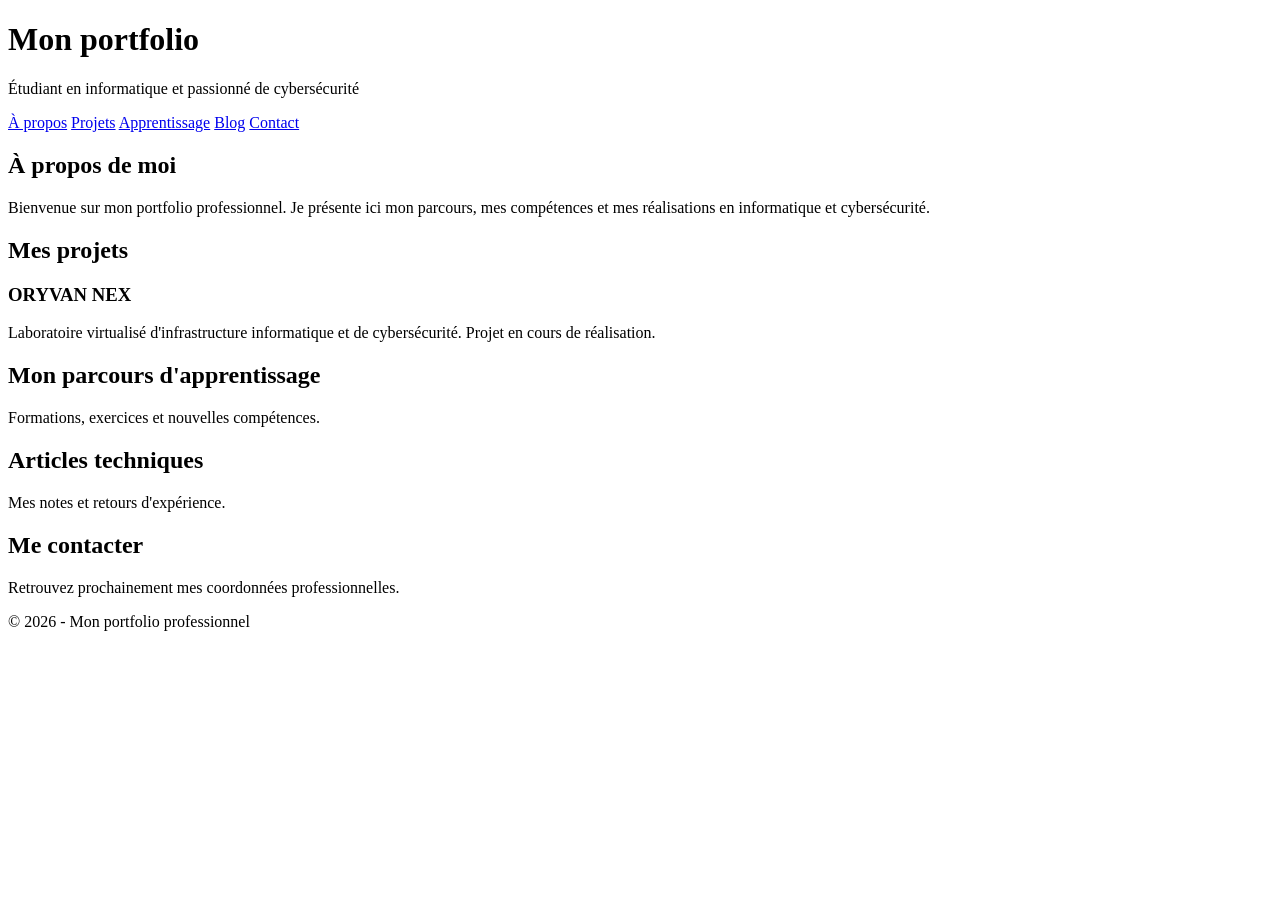
==== index.html @ afe602bd "Create initial portfolio HTML structure" ====
<!DOCTYPE html>
<html lang="fr">
<head>
  <meta charset="UTF-8">
  <meta name="viewport" content="width=device-width, initial-scale=1.0">
  <title>Mon portfolio | Cybersécurité</title>
  <link rel="stylesheet" href="style.css">
</head>
<body>

  <header>
    <h1>Mon portfolio</h1>
    <p>Étudiant en informatique et passionné de cybersécurité</p>
  </header>

  <nav>
    <a href="#about">À propos</a>
    <a href="#projects">Projets</a>
    <a href="#learning">Apprentissage</a>
    <a href="#blog">Blog</a>
    <a href="#contact">Contact</a>
  </nav>

  <main>
    <section id="about">
      <h2>À propos de moi</h2>
      <p>Bienvenue sur mon portfolio professionnel.
      Je présente ici mon parcours, mes compétences
      et mes réalisations en informatique et cybersécurité.</p>
    </section>

    <section id="projects">
      <h2>Mes projets</h2>
      <h3>ORYVAN NEX</h3>
      <p>Laboratoire virtualisé d'infrastructure informatique
      et de cybersécurité. Projet en cours de réalisation.</p>
    </section>

    <section id="learning">
      <h2>Mon parcours d'apprentissage</h2>
      <p>Formations, exercices et nouvelles compétences.</p>
    </section>

    <section id="blog">
      <h2>Articles techniques</h2>
      <p>Mes notes et retours d'expérience.</p>
    </section>

    <section id="contact">
      <h2>Me contacter</h2>
      <p>Retrouvez prochainement mes coordonnées professionnelles.</p>
    </section>
  </main>

  <footer>
    <p>© 2026 - Mon portfolio professionnel</p>
  </footer>

</body>
</html>
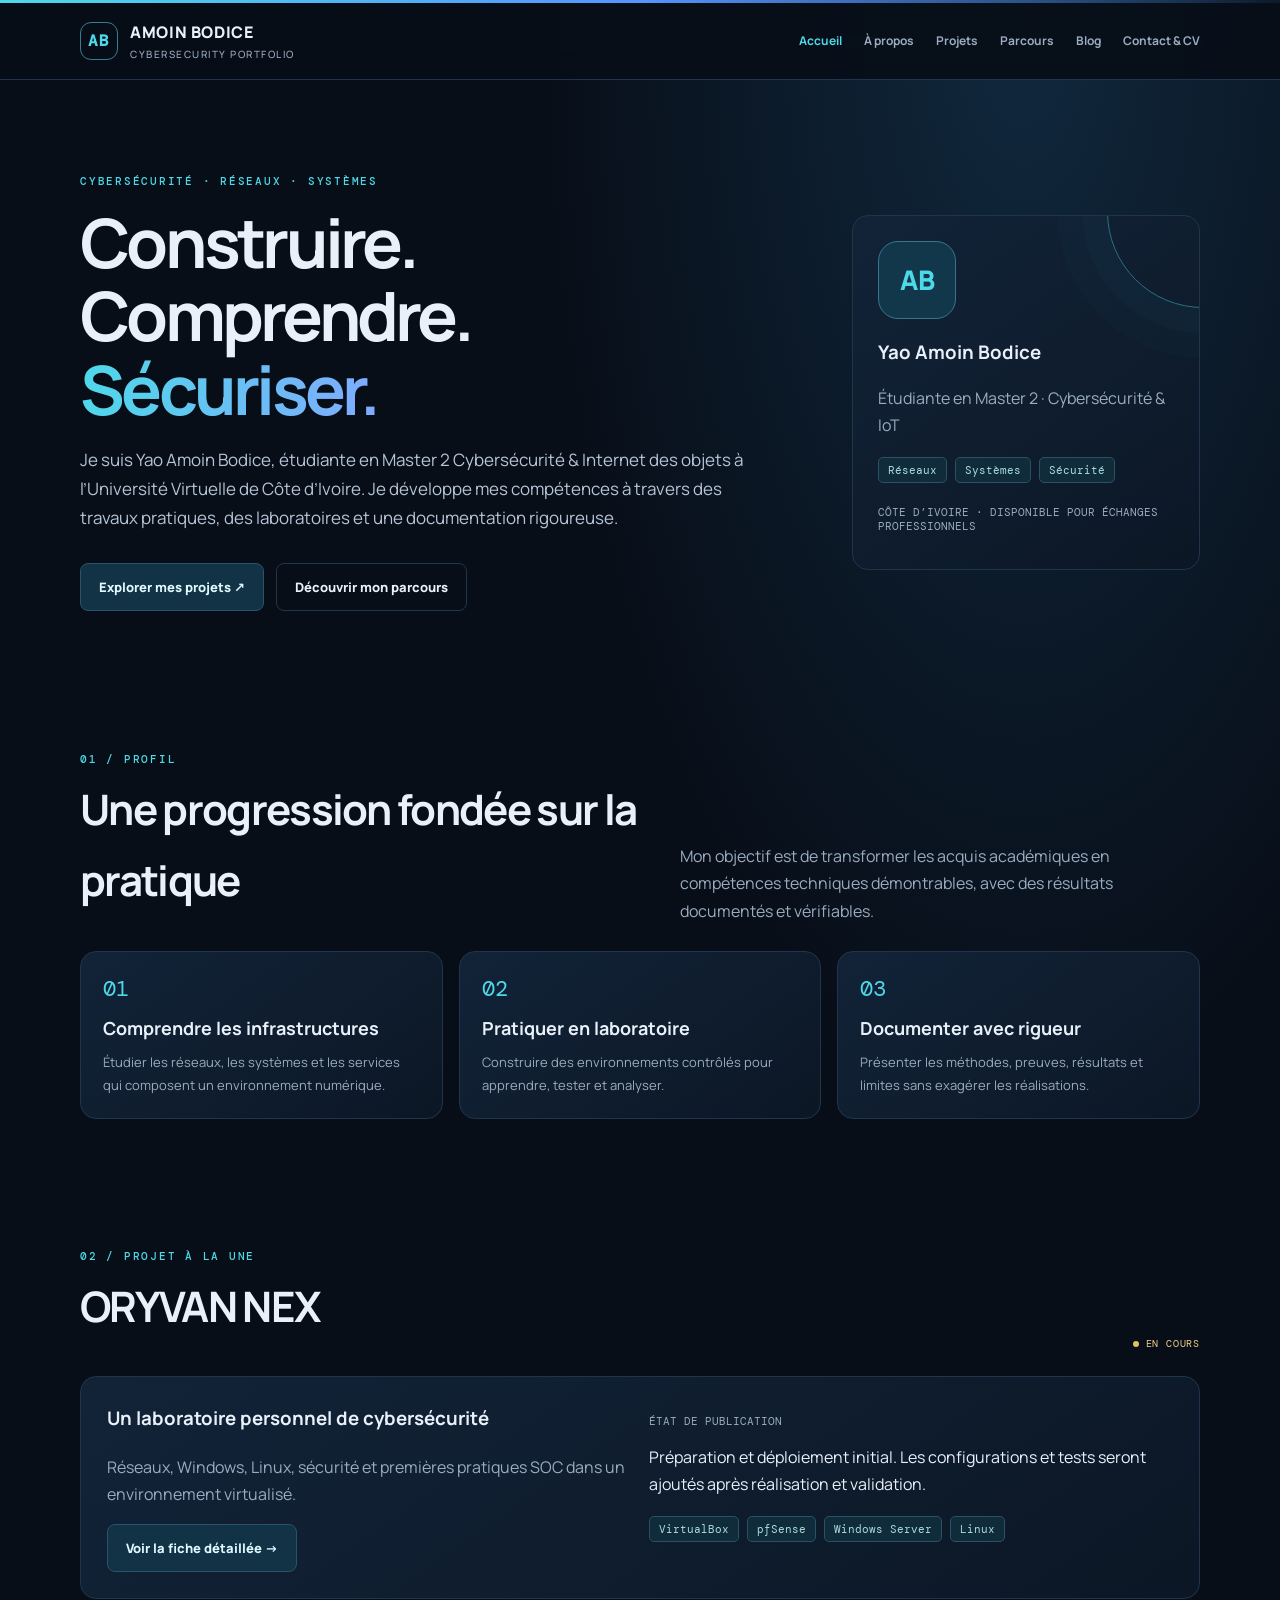
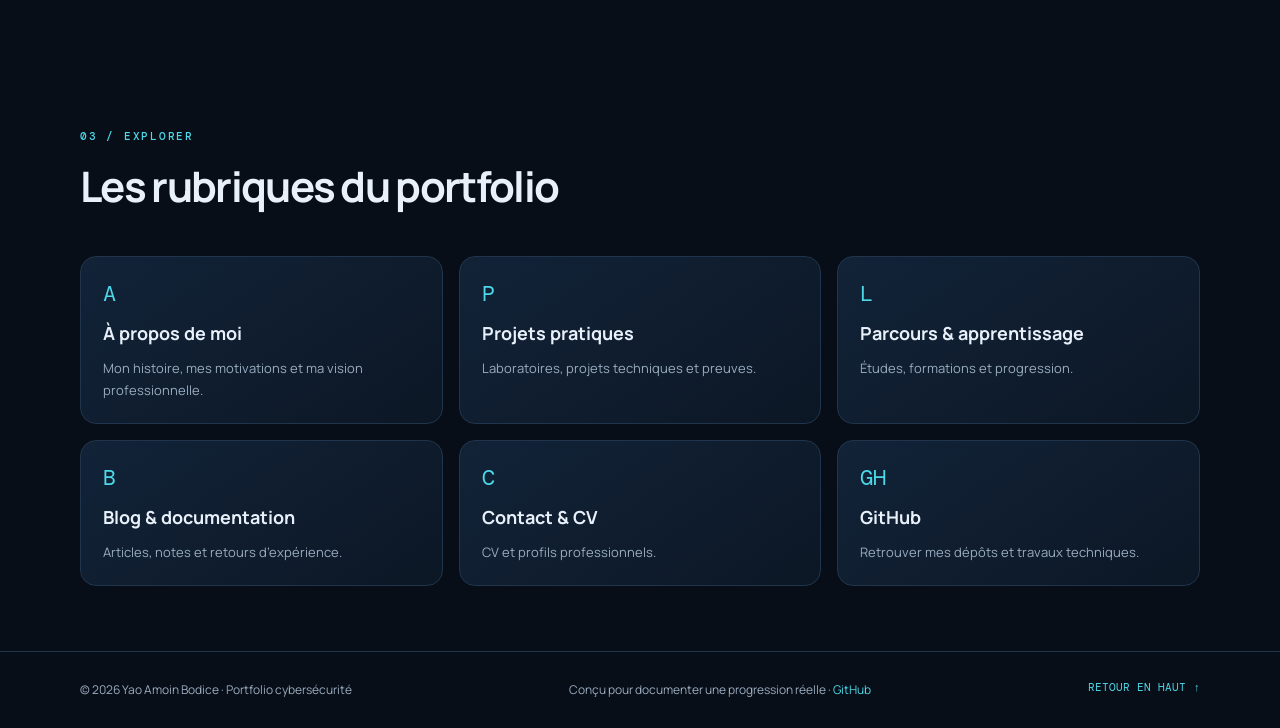
==== commit dc3d3348: "Build professional cybersecurity portfolio" ====
--- a/index.html
+++ b/index.html
@@ -1,60 +1 @@
-<!DOCTYPE html>
-<html lang="fr">
-<head>
-  <meta charset="UTF-8">
-  <meta name="viewport" content="width=device-width, initial-scale=1.0">
-  <title>Mon portfolio | Cybersécurité</title>
-  <link rel="stylesheet" href="style.css">
-</head>
-<body>
-
-  <header>
-    <h1>Mon portfolio</h1>
-    <p>Étudiant en informatique et passionné de cybersécurité</p>
-  </header>
-
-  <nav>
-    <a href="#about">À propos</a>
-    <a href="#projects">Projets</a>
-    <a href="#learning">Apprentissage</a>
-    <a href="#blog">Blog</a>
-    <a href="#contact">Contact</a>
-  </nav>
-
-  <main>
-    <section id="about">
-      <h2>À propos de moi</h2>
-      <p>Bienvenue sur mon portfolio professionnel.
-      Je présente ici mon parcours, mes compétences
-      et mes réalisations en informatique et cybersécurité.</p>
-    </section>
-
-    <section id="projects">
-      <h2>Mes projets</h2>
-      <h3>ORYVAN NEX</h3>
-      <p>Laboratoire virtualisé d'infrastructure informatique
-      et de cybersécurité. Projet en cours de réalisation.</p>
-    </section>
-
-    <section id="learning">
-      <h2>Mon parcours d'apprentissage</h2>
-      <p>Formations, exercices et nouvelles compétences.</p>
-    </section>
-
-    <section id="blog">
-      <h2>Articles techniques</h2>
-      <p>Mes notes et retours d'expérience.</p>
-    </section>
-
-    <section id="contact">
-      <h2>Me contacter</h2>
-      <p>Retrouvez prochainement mes coordonnées professionnelles.</p>
-    </section>
-  </main>
-
-  <footer>
-    <p>© 2026 - Mon portfolio professionnel</p>
-  </footer>
-
-</body>
-</html>
+<!doctype html><html lang="fr"><head><meta charset="utf-8"><meta name="viewport" content="width=device-width,initial-scale=1"><meta name="description" content="Portfolio professionnel de Yao Amoin Bodice, étudiante en Master 2 Cybersécurité & IoT. Projets, apprentissages et documentation technique."><meta name="theme-color" content="#080e18"><title>Yao Amoin Bodice | Portfolio cybersécurité</title><link rel="stylesheet" href="assets/css/style.css"></head><body id="top"><div class="topline"></div><header><div class="container nav"><a class="brand" href="index.html"><span class="brand-mark">AB</span><span>AMOIN BODICE<small>CYBERSECURITY PORTFOLIO</small></span></a><button class="menu-toggle" aria-expanded="false" aria-label="Ouvrir le menu">Menu</button><nav class="navlinks" aria-label="Navigation principale"><a href="index.html">Accueil</a><a href="about.html">À propos</a><a href="projects.html">Projets</a><a href="learning.html">Parcours</a><a href="blog.html">Blog</a><a href="contact.html">Contact & CV</a></nav></div></header><main><div class="container hero"><div><div class="eyebrow">CYBERSÉCURITÉ · RÉSEAUX · SYSTÈMES</div><h1>Construire. Comprendre.<br><span>Sécuriser.</span></h1><p class="lead">Je suis Yao Amoin Bodice, étudiante en Master 2 Cybersécurité & Internet des objets à l’Université Virtuelle de Côte d’Ivoire. Je développe mes compétences à travers des travaux pratiques, des laboratoires et une documentation rigoureuse.</p><div class="actions"><a class="btn" href="projects.html">Explorer mes projets ↗</a><a class="btn secondary" href="about.html">Découvrir mon parcours</a></div></div><aside class="profile-card"><div class="monogram">AB</div><h3>Yao Amoin Bodice</h3><p class="muted">Étudiante en Master 2 · Cybersécurité & IoT</p><div class="tagrow"><span class="tag">Réseaux</span><span class="tag">Systèmes</span><span class="tag">Sécurité</span></div><p class="meta" style="margin-top:22px">CÔTE D’IVOIRE · DISPONIBLE POUR ÉCHANGES PROFESSIONNELS</p></aside></div><section class="section"><div class="container"><div class="section-head"><div><div class="eyebrow">01 / PROFIL</div><h2>Une progression fondée sur la pratique</h2></div><p>Mon objectif est de transformer les acquis académiques en compétences techniques démontrables, avec des résultats documentés et vérifiables.</p></div><div class="grid"><article class="card"><div class="card-icon">01</div><h3>Comprendre les infrastructures</h3><p>Étudier les réseaux, les systèmes et les services qui composent un environnement numérique.</p></article><article class="card"><div class="card-icon">02</div><h3>Pratiquer en laboratoire</h3><p>Construire des environnements contrôlés pour apprendre, tester et analyser.</p></article><article class="card"><div class="card-icon">03</div><h3>Documenter avec rigueur</h3><p>Présenter les méthodes, preuves, résultats et limites sans exagérer les réalisations.</p></article></div></div></section><section class="section"><div class="container"><div class="section-head"><div><div class="eyebrow">02 / PROJET À LA UNE</div><h2>ORYVAN NEX</h2></div><span class="status">En cours</span></div><div class="panel split"><div><h3>Un laboratoire personnel de cybersécurité</h3><p class="muted">Réseaux, Windows, Linux, sécurité et premières pratiques SOC dans un environnement virtualisé.</p><a class="btn" href="oryvan-nex.html">Voir la fiche détaillée →</a></div><div><p class="meta">ÉTAT DE PUBLICATION</p><p>Préparation et déploiement initial. Les configurations et tests seront ajoutés après réalisation et validation.</p><div class="tagrow"><span class="tag">VirtualBox</span><span class="tag">pfSense</span><span class="tag">Windows Server</span><span class="tag">Linux</span></div></div></div></div></section><section class="section"><div class="container"><div class="section-head"><div><div class="eyebrow">03 / EXPLORER</div><h2>Les rubriques du portfolio</h2></div></div><div class="grid"><a class="card" href="about.html"><div class="card-icon">A</div><h3>À propos de moi</h3><p>Mon histoire, mes motivations et ma vision professionnelle.</p></a><a class="card" href="projects.html"><div class="card-icon">P</div><h3>Projets pratiques</h3><p>Laboratoires, projets techniques et preuves.</p></a><a class="card" href="learning.html"><div class="card-icon">L</div><h3>Parcours & apprentissage</h3><p>Études, formations et progression.</p></a><a class="card" href="blog.html"><div class="card-icon">B</div><h3>Blog & documentation</h3><p>Articles, notes et retours d’expérience.</p></a><a class="card" href="contact.html"><div class="card-icon">C</div><h3>Contact & CV</h3><p>CV et profils professionnels.</p></a><a class="card" href="https://github.com/amoin5y" target="_blank" rel="noopener noreferrer"><div class="card-icon">GH</div><h3>GitHub</h3><p>Retrouver mes dépôts et travaux techniques.</p></a></div></div></section></main><footer class="footer"><div class="container footer-inner"><span>© <span data-year>2026</span> Yao Amoin Bodice · Portfolio cybersécurité</span><span>Conçu pour documenter une progression réelle · <a href="https://github.com/amoin5y">GitHub</a></span><a class="backtop" href="#top">RETOUR EN HAUT ↑</a></div></footer><script src="assets/js/main.js"></script></body></html>
--- a/assets/css/style.css
+++ b/assets/css/style.css
@@ -0,0 +1,5 @@
+@import url('https://fonts.googleapis.com/css2?family=DM+Mono:wght@400;500&family=Manrope:wght@400;500;600;700;800&display=swap');
+:root{--bg:#080e18;--surface:#0e1928;--surface2:#122238;--line:#20354c;--text:#e8f0fa;--muted:#9aacc0;--cyan:#4dd9e8;--blue:#5595ff;--green:#72dfb2;--max:1120px}
+*{box-sizing:border-box}html{scroll-behavior:smooth}body{margin:0;background:radial-gradient(ellipse at 80% 0%,#10283d 0,transparent 34%),var(--bg);color:var(--text);font-family:Manrope,system-ui,sans-serif;line-height:1.7}a{color:inherit;text-decoration:none}a:hover{color:var(--cyan)}.container{width:min(var(--max),calc(100% - 40px));margin:auto}.topline{height:3px;background:linear-gradient(90deg,var(--cyan),var(--blue),transparent)}header{position:sticky;top:0;z-index:20;background:#080e18eF;border-bottom:1px solid var(--line);backdrop-filter:blur(16px)}.nav{min-height:76px;display:flex;align-items:center;justify-content:space-between;gap:24px}.brand{display:flex;align-items:center;gap:12px;font-weight:800;letter-spacing:.04em}.brand-mark{width:38px;height:38px;display:grid;place-items:center;border:1px solid #397c91;border-radius:11px;color:var(--cyan);font-family:'DM Mono',monospace}.brand small{display:block;color:var(--muted);font-size:10px;font-weight:500;letter-spacing:.15em}.navlinks{display:flex;gap:22px;align-items:center}.navlinks a{font-size:12px;color:var(--muted);font-weight:700}.navlinks a:hover,.navlinks a.active{color:var(--cyan)}.menu-toggle{display:none;background:transparent;border:1px solid var(--line);color:var(--text);padding:8px 12px;border-radius:8px}.hero{padding:94px 0 76px;display:grid;grid-template-columns:1.35fr .65fr;gap:50px;align-items:center}.eyebrow,.kicker{font:500 11px 'DM Mono',monospace;letter-spacing:.16em;text-transform:uppercase;color:var(--cyan)}h1{font-size:clamp(40px,6vw,68px);line-height:1.08;letter-spacing:-.055em;margin:18px 0 20px}h1 span,.gradient{background:linear-gradient(100deg,var(--cyan),#80aaff);-webkit-background-clip:text;background-clip:text;color:transparent}.lead{font-size:17px;color:#b5c4d6;max-width:690px}.actions{display:flex;flex-wrap:wrap;gap:12px;margin-top:30px}.btn{display:inline-flex;align-items:center;justify-content:center;padding:12px 18px;border-radius:8px;font-size:13px;font-weight:800;border:1px solid #2a526b;background:#123246;color:#dffaff;transition:.2s}.btn:hover{transform:translateY(-2px);background:#19445b;color:white}.btn.secondary{background:transparent;border-color:var(--line);color:var(--text)}.profile-card,.panel,.card{background:linear-gradient(145deg,#122338,#0c1725);border:1px solid var(--line);border-radius:16px}.profile-card{padding:25px;position:relative;overflow:hidden}.profile-card:after{content:'';position:absolute;width:190px;height:190px;border:1px solid #2c7184;border-radius:50%;right:-100px;top:-100px;box-shadow:0 0 0 25px #17384b30,0 0 0 50px #17384b20}.monogram{width:78px;height:78px;border-radius:20px;display:grid;place-items:center;background:#13374a;border:1px solid #34778a;color:var(--cyan);font-size:27px;font-weight:800}.profile-card h3{margin:18px 0 2px}.muted{color:var(--muted)}.tagrow{display:flex;flex-wrap:wrap;gap:8px;margin-top:18px}.tag{font:11px 'DM Mono',monospace;color:#a9dce4;border:1px solid #285366;background:#102b3a;padding:5px 9px;border-radius:5px}.section{padding:65px 0}.section-head{display:flex;justify-content:space-between;align-items:end;gap:20px;margin-bottom:26px}.section-head h2,.pagehead h1{font-size:clamp(29px,4vw,42px);letter-spacing:-.04em;margin:8px 0}.section-head p{color:var(--muted);max-width:520px;margin:0}.grid{display:grid;grid-template-columns:repeat(3,1fr);gap:16px}.card{padding:22px;transition:.2s}.card:hover{border-color:#397d91;transform:translateY(-3px)}.card h3{margin:10px 0 8px;font-size:18px}.card p{font-size:13px;color:var(--muted);margin:0}.card-icon{font:22px 'DM Mono',monospace;color:var(--cyan)}.status{display:inline-flex;align-items:center;gap:7px;font:10px 'DM Mono',monospace;color:#f1d18b;text-transform:uppercase;letter-spacing:.08em}.status:before{content:'';width:6px;height:6px;background:#e8bd61;border-radius:50%}.status.done{color:var(--green)}.status.done:before{background:var(--green)}.split{display:grid;grid-template-columns:1fr 1fr;gap:18px}.panel{padding:26px}.panel h3{margin-top:0}.list{padding:0;list-style:none;margin:15px 0}.list li{padding:10px 0;border-bottom:1px solid #203247;color:#b5c4d6;font-size:13px}.list li:last-child{border:0}.pagehead{padding:68px 0 36px;border-bottom:1px solid var(--line)}.pagehead h1{font-size:clamp(36px,5vw,54px)}.pagehead p{color:var(--muted);max-width:720px}.content{padding:42px 0 80px}.content h2{font-size:23px;margin:35px 0 10px}.content h3{font-size:17px}.content p,.content li{color:#b6c5d6}.notice{padding:16px 18px;border-left:3px solid var(--cyan);background:#102233;border-radius:0 9px 9px 0;color:#c7d8e8;font-size:13px;margin:20px 0}.placeholder{color:#f0ce83;font:11px 'DM Mono',monospace}.timeline{border-left:1px solid #31516b;margin:20px 0 20px 7px;padding-left:24px}.timeline-item{position:relative;padding:0 0 25px}.timeline-item:before{content:'';position:absolute;left:-29px;top:9px;width:9px;height:9px;background:var(--cyan);border-radius:50%;box-shadow:0 0 0 4px #153344}.timeline-item h3{margin:0}.timeline-item small{font:11px 'DM Mono',monospace;color:var(--cyan)}.meta{font:11px 'DM Mono',monospace;color:var(--muted)}.article-card{display:block}.article-card .meta{margin:12px 0}.footer{border-top:1px solid var(--line);padding:28px 0;color:var(--muted);font-size:12px}.footer-inner{display:flex;justify-content:space-between;gap:20px;flex-wrap:wrap}.footer a{color:var(--cyan)}.backtop{font:11px 'DM Mono',monospace;color:var(--cyan)}.mobile-only{display:none}code{font-family:'DM Mono',monospace;color:#a6eaf0;background:#12283a;padding:2px 5px;border-radius:4px}
+@media(max-width:850px){.navlinks{gap:12px}.navlinks a{font-size:11px}.hero{grid-template-columns:1fr;padding:68px 0 50px}.profile-card{max-width:480px}.grid{grid-template-columns:repeat(2,1fr)}}@media(max-width:640px){.container{width:min(100% - 30px,var(--max))}.nav{min-height:66px}.menu-toggle{display:block}.navlinks{display:none;position:absolute;top:66px;left:0;right:0;background:#0a1421;border-bottom:1px solid var(--line);padding:18px 22px;flex-direction:column;align-items:flex-start}.navlinks.open{display:flex}.navlinks a{font-size:13px}.hero{padding:52px 0 38px}.lead{font-size:15px}.grid,.split{grid-template-columns:1fr}.section{padding:45px 0}.section-head{display:block}.pagehead{padding:48px 0 28px}.content{padding:28px 0 60px}.footer-inner{display:block}.footer-inner span{display:block;margin:5px 0}}
+@media(prefers-reduced-motion:reduce){html{scroll-behavior:auto}*,*:before,*:after{transition:none!important;animation:none!important}}
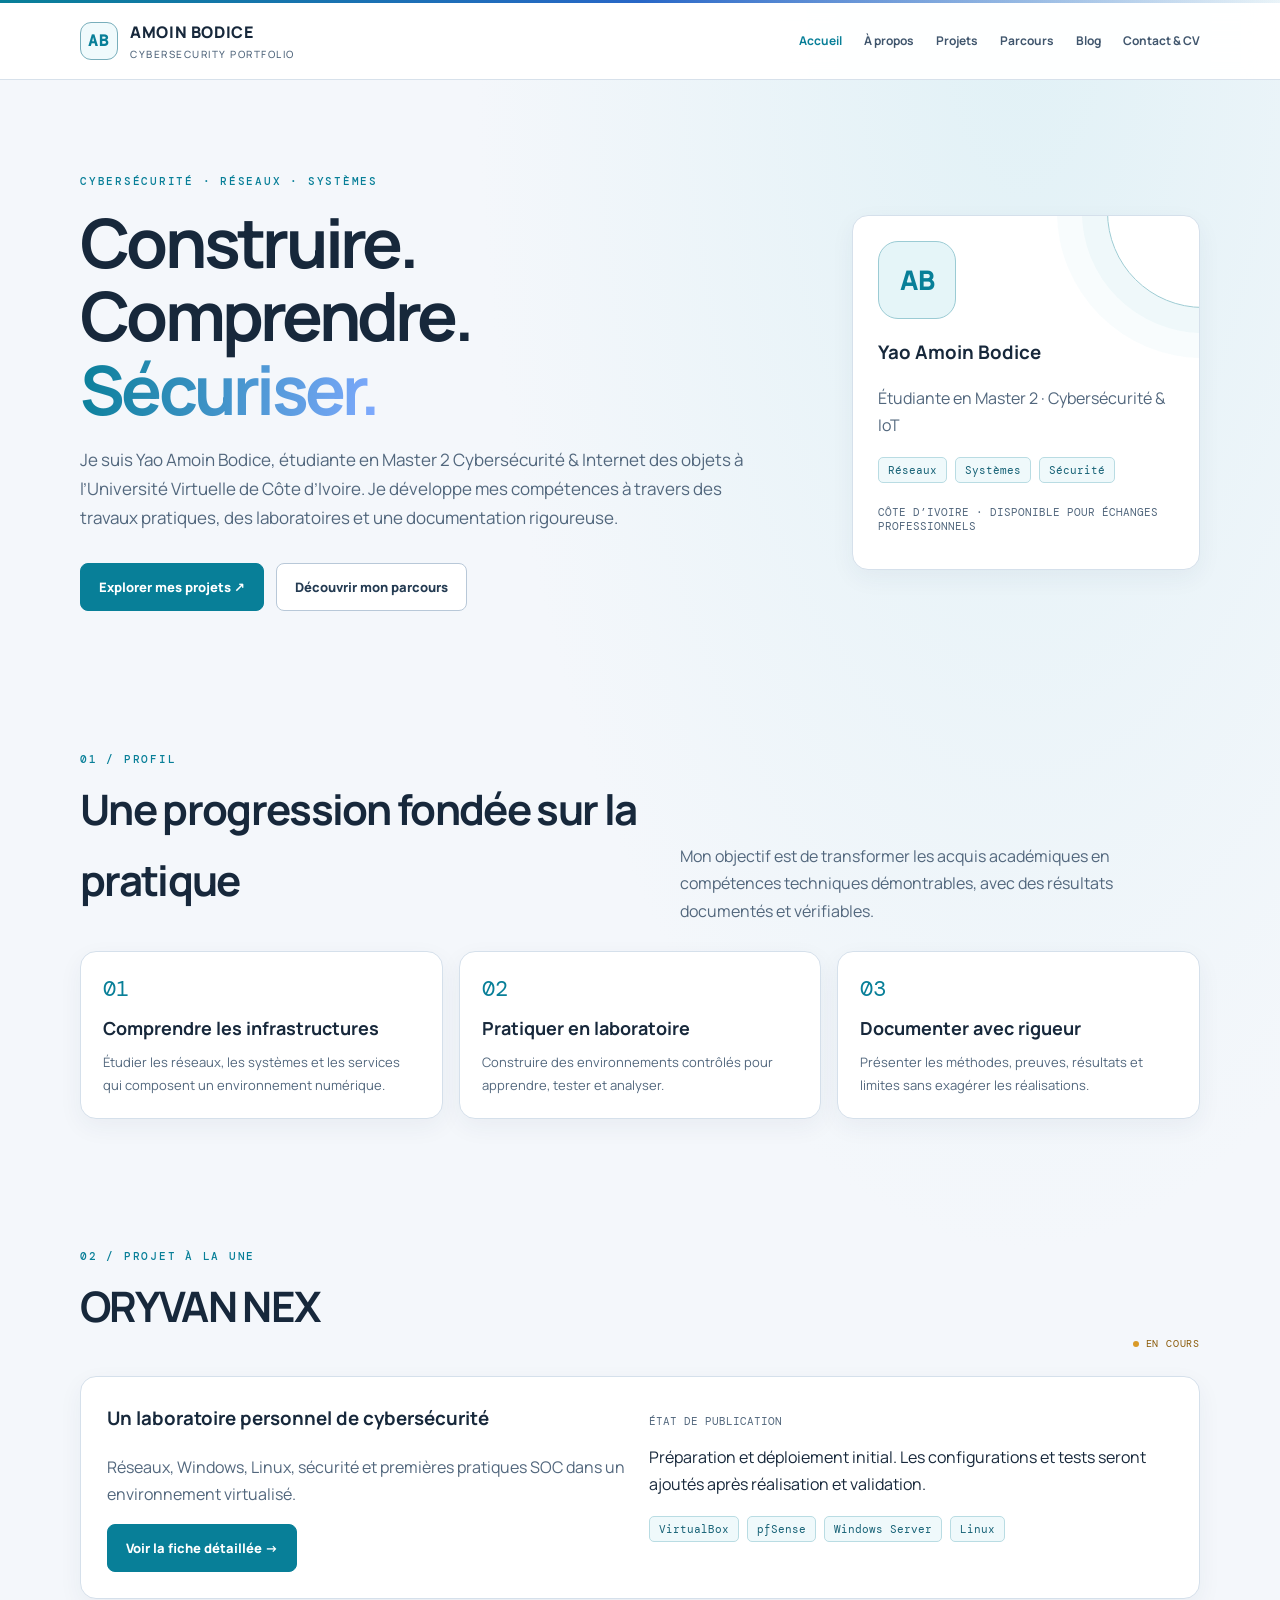
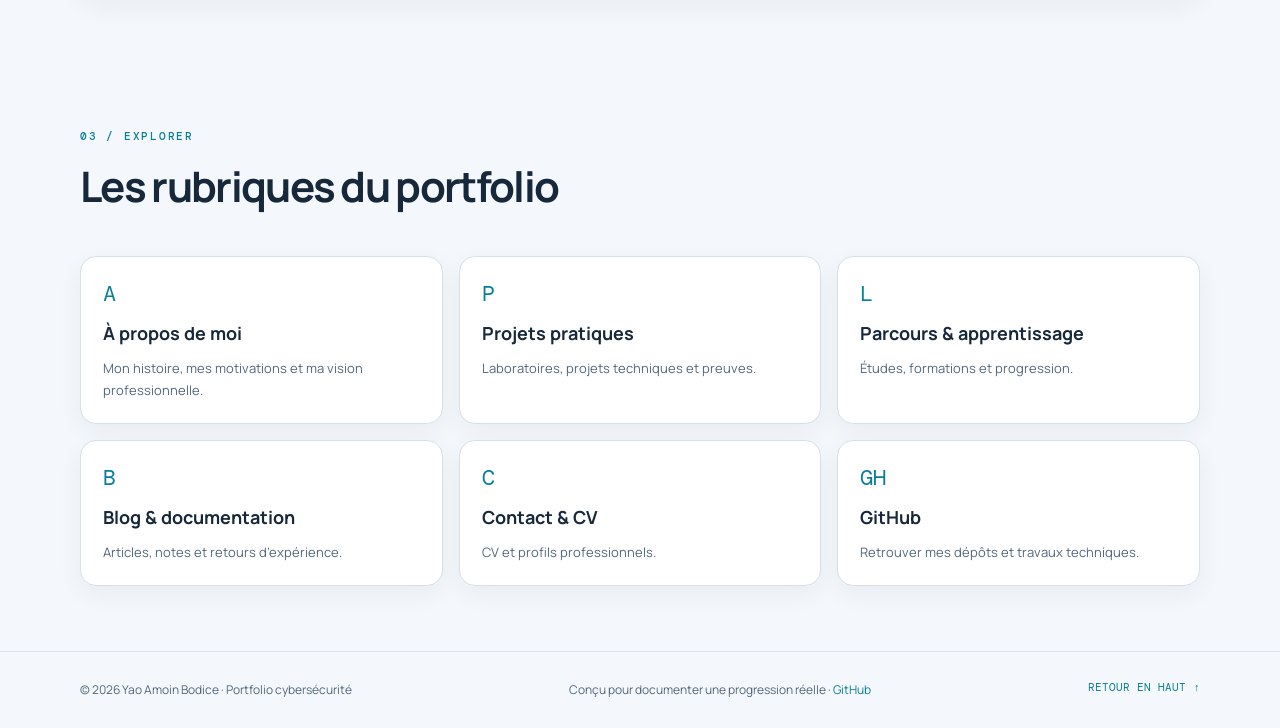
==== commit a8d30b88: "fix: refresh light theme stylesheet cache" ====
--- a/index.html
+++ b/index.html
@@ -1 +1 @@
-<!doctype html><html lang="fr"><head><meta charset="utf-8"><meta name="viewport" content="width=device-width,initial-scale=1"><meta name="description" content="Portfolio professionnel de Yao Amoin Bodice, étudiante en Master 2 Cybersécurité & IoT. Projets, apprentissages et documentation technique."><meta name="theme-color" content="#080e18"><title>Yao Amoin Bodice | Portfolio cybersécurité</title><link rel="stylesheet" href="assets/css/style.css"></head><body id="top"><div class="topline"></div><header><div class="container nav"><a class="brand" href="index.html"><span class="brand-mark">AB</span><span>AMOIN BODICE<small>CYBERSECURITY PORTFOLIO</small></span></a><button class="menu-toggle" aria-expanded="false" aria-label="Ouvrir le menu">Menu</button><nav class="navlinks" aria-label="Navigation principale"><a href="index.html">Accueil</a><a href="about.html">À propos</a><a href="projects.html">Projets</a><a href="learning.html">Parcours</a><a href="blog.html">Blog</a><a href="contact.html">Contact & CV</a></nav></div></header><main><div class="container hero"><div><div class="eyebrow">CYBERSÉCURITÉ · RÉSEAUX · SYSTÈMES</div><h1>Construire. Comprendre.<br><span>Sécuriser.</span></h1><p class="lead">Je suis Yao Amoin Bodice, étudiante en Master 2 Cybersécurité & Internet des objets à l’Université Virtuelle de Côte d’Ivoire. Je développe mes compétences à travers des travaux pratiques, des laboratoires et une documentation rigoureuse.</p><div class="actions"><a class="btn" href="projects.html">Explorer mes projets ↗</a><a class="btn secondary" href="about.html">Découvrir mon parcours</a></div></div><aside class="profile-card"><div class="monogram">AB</div><h3>Yao Amoin Bodice</h3><p class="muted">Étudiante en Master 2 · Cybersécurité & IoT</p><div class="tagrow"><span class="tag">Réseaux</span><span class="tag">Systèmes</span><span class="tag">Sécurité</span></div><p class="meta" style="margin-top:22px">CÔTE D’IVOIRE · DISPONIBLE POUR ÉCHANGES PROFESSIONNELS</p></aside></div><section class="section"><div class="container"><div class="section-head"><div><div class="eyebrow">01 / PROFIL</div><h2>Une progression fondée sur la pratique</h2></div><p>Mon objectif est de transformer les acquis académiques en compétences techniques démontrables, avec des résultats documentés et vérifiables.</p></div><div class="grid"><article class="card"><div class="card-icon">01</div><h3>Comprendre les infrastructures</h3><p>Étudier les réseaux, les systèmes et les services qui composent un environnement numérique.</p></article><article class="card"><div class="card-icon">02</div><h3>Pratiquer en laboratoire</h3><p>Construire des environnements contrôlés pour apprendre, tester et analyser.</p></article><article class="card"><div class="card-icon">03</div><h3>Documenter avec rigueur</h3><p>Présenter les méthodes, preuves, résultats et limites sans exagérer les réalisations.</p></article></div></div></section><section class="section"><div class="container"><div class="section-head"><div><div class="eyebrow">02 / PROJET À LA UNE</div><h2>ORYVAN NEX</h2></div><span class="status">En cours</span></div><div class="panel split"><div><h3>Un laboratoire personnel de cybersécurité</h3><p class="muted">Réseaux, Windows, Linux, sécurité et premières pratiques SOC dans un environnement virtualisé.</p><a class="btn" href="oryvan-nex.html">Voir la fiche détaillée →</a></div><div><p class="meta">ÉTAT DE PUBLICATION</p><p>Préparation et déploiement initial. Les configurations et tests seront ajoutés après réalisation et validation.</p><div class="tagrow"><span class="tag">VirtualBox</span><span class="tag">pfSense</span><span class="tag">Windows Server</span><span class="tag">Linux</span></div></div></div></div></section><section class="section"><div class="container"><div class="section-head"><div><div class="eyebrow">03 / EXPLORER</div><h2>Les rubriques du portfolio</h2></div></div><div class="grid"><a class="card" href="about.html"><div class="card-icon">A</div><h3>À propos de moi</h3><p>Mon histoire, mes motivations et ma vision professionnelle.</p></a><a class="card" href="projects.html"><div class="card-icon">P</div><h3>Projets pratiques</h3><p>Laboratoires, projets techniques et preuves.</p></a><a class="card" href="learning.html"><div class="card-icon">L</div><h3>Parcours & apprentissage</h3><p>Études, formations et progression.</p></a><a class="card" href="blog.html"><div class="card-icon">B</div><h3>Blog & documentation</h3><p>Articles, notes et retours d’expérience.</p></a><a class="card" href="contact.html"><div class="card-icon">C</div><h3>Contact & CV</h3><p>CV et profils professionnels.</p></a><a class="card" href="https://github.com/amoin5y" target="_blank" rel="noopener noreferrer"><div class="card-icon">GH</div><h3>GitHub</h3><p>Retrouver mes dépôts et travaux techniques.</p></a></div></div></section></main><footer class="footer"><div class="container footer-inner"><span>© <span data-year>2026</span> Yao Amoin Bodice · Portfolio cybersécurité</span><span>Conçu pour documenter une progression réelle · <a href="https://github.com/amoin5y">GitHub</a></span><a class="backtop" href="#top">RETOUR EN HAUT ↑</a></div></footer><script src="assets/js/main.js"></script></body></html>+<!doctype html><html lang="fr"><head><meta charset="utf-8"><meta name="viewport" content="width=device-width,initial-scale=1"><meta name="description" content="Portfolio professionnel de Yao Amoin Bodice, étudiante en Master 2 Cybersécurité & IoT. Projets, apprentissages et documentation technique."><meta name="theme-color" content="#080e18"><title>Yao Amoin Bodice | Portfolio cybersécurité</title><link rel="stylesheet" href="assets/css/style.css?v=light20261104"></head><body id="top"><div class="topline"></div><header><div class="container nav"><a class="brand" href="index.html"><span class="brand-mark">AB</span><span>AMOIN BODICE<small>CYBERSECURITY PORTFOLIO</small></span></a><button class="menu-toggle" aria-expanded="false" aria-label="Ouvrir le menu">Menu</button><nav class="navlinks" aria-label="Navigation principale"><a href="index.html">Accueil</a><a href="about.html">À propos</a><a href="projects.html">Projets</a><a href="learning.html">Parcours</a><a href="blog.html">Blog</a><a href="contact.html">Contact & CV</a></nav></div></header><main><div class="container hero"><div><div class="eyebrow">CYBERSÉCURITÉ · RÉSEAUX · SYSTÈMES</div><h1>Construire. Comprendre.<br><span>Sécuriser.</span></h1><p class="lead">Je suis Yao Amoin Bodice, étudiante en Master 2 Cybersécurité & Internet des objets à l’Université Virtuelle de Côte d’Ivoire. Je développe mes compétences à travers des travaux pratiques, des laboratoires et une documentation rigoureuse.</p><div class="actions"><a class="btn" href="projects.html">Explorer mes projets ↗</a><a class="btn secondary" href="about.html">Découvrir mon parcours</a></div></div><aside class="profile-card"><div class="monogram">AB</div><h3>Yao Amoin Bodice</h3><p class="muted">Étudiante en Master 2 · Cybersécurité & IoT</p><div class="tagrow"><span class="tag">Réseaux</span><span class="tag">Systèmes</span><span class="tag">Sécurité</span></div><p class="meta" style="margin-top:22px">CÔTE D’IVOIRE · DISPONIBLE POUR ÉCHANGES PROFESSIONNELS</p></aside></div><section class="section"><div class="container"><div class="section-head"><div><div class="eyebrow">01 / PROFIL</div><h2>Une progression fondée sur la pratique</h2></div><p>Mon objectif est de transformer les acquis académiques en compétences techniques démontrables, avec des résultats documentés et vérifiables.</p></div><div class="grid"><article class="card"><div class="card-icon">01</div><h3>Comprendre les infrastructures</h3><p>Étudier les réseaux, les systèmes et les services qui composent un environnement numérique.</p></article><article class="card"><div class="card-icon">02</div><h3>Pratiquer en laboratoire</h3><p>Construire des environnements contrôlés pour apprendre, tester et analyser.</p></article><article class="card"><div class="card-icon">03</div><h3>Documenter avec rigueur</h3><p>Présenter les méthodes, preuves, résultats et limites sans exagérer les réalisations.</p></article></div></div></section><section class="section"><div class="container"><div class="section-head"><div><div class="eyebrow">02 / PROJET À LA UNE</div><h2>ORYVAN NEX</h2></div><span class="status">En cours</span></div><div class="panel split"><div><h3>Un laboratoire personnel de cybersécurité</h3><p class="muted">Réseaux, Windows, Linux, sécurité et premières pratiques SOC dans un environnement virtualisé.</p><a class="btn" href="oryvan-nex.html">Voir la fiche détaillée →</a></div><div><p class="meta">ÉTAT DE PUBLICATION</p><p>Préparation et déploiement initial. Les configurations et tests seront ajoutés après réalisation et validation.</p><div class="tagrow"><span class="tag">VirtualBox</span><span class="tag">pfSense</span><span class="tag">Windows Server</span><span class="tag">Linux</span></div></div></div></div></section><section class="section"><div class="container"><div class="section-head"><div><div class="eyebrow">03 / EXPLORER</div><h2>Les rubriques du portfolio</h2></div></div><div class="grid"><a class="card" href="about.html"><div class="card-icon">A</div><h3>À propos de moi</h3><p>Mon histoire, mes motivations et ma vision professionnelle.</p></a><a class="card" href="projects.html"><div class="card-icon">P</div><h3>Projets pratiques</h3><p>Laboratoires, projets techniques et preuves.</p></a><a class="card" href="learning.html"><div class="card-icon">L</div><h3>Parcours & apprentissage</h3><p>Études, formations et progression.</p></a><a class="card" href="blog.html"><div class="card-icon">B</div><h3>Blog & documentation</h3><p>Articles, notes et retours d’expérience.</p></a><a class="card" href="contact.html"><div class="card-icon">C</div><h3>Contact & CV</h3><p>CV et profils professionnels.</p></a><a class="card" href="https://github.com/amoin5y" target="_blank" rel="noopener noreferrer"><div class="card-icon">GH</div><h3>GitHub</h3><p>Retrouver mes dépôts et travaux techniques.</p></a></div></div></section></main><footer class="footer"><div class="container footer-inner"><span>© <span data-year>2026</span> Yao Amoin Bodice · Portfolio cybersécurité</span><span>Conçu pour documenter une progression réelle · <a href="https://github.com/amoin5y">GitHub</a></span><a class="backtop" href="#top">RETOUR EN HAUT ↑</a></div></footer><script src="assets/js/main.js"></script></body></html>
--- a/assets/css/style.css
+++ b/assets/css/style.css
@@ -3,3 +3,56 @@
 *{box-sizing:border-box}html{scroll-behavior:smooth}body{margin:0;background:radial-gradient(ellipse at 80% 0%,#10283d 0,transparent 34%),var(--bg);color:var(--text);font-family:Manrope,system-ui,sans-serif;line-height:1.7}a{color:inherit;text-decoration:none}a:hover{color:var(--cyan)}.container{width:min(var(--max),calc(100% - 40px));margin:auto}.topline{height:3px;background:linear-gradient(90deg,var(--cyan),var(--blue),transparent)}header{position:sticky;top:0;z-index:20;background:#080e18eF;border-bottom:1px solid var(--line);backdrop-filter:blur(16px)}.nav{min-height:76px;display:flex;align-items:center;justify-content:space-between;gap:24px}.brand{display:flex;align-items:center;gap:12px;font-weight:800;letter-spacing:.04em}.brand-mark{width:38px;height:38px;display:grid;place-items:center;border:1px solid #397c91;border-radius:11px;color:var(--cyan);font-family:'DM Mono',monospace}.brand small{display:block;color:var(--muted);font-size:10px;font-weight:500;letter-spacing:.15em}.navlinks{display:flex;gap:22px;align-items:center}.navlinks a{font-size:12px;color:var(--muted);font-weight:700}.navlinks a:hover,.navlinks a.active{color:var(--cyan)}.menu-toggle{display:none;background:transparent;border:1px solid var(--line);color:var(--text);padding:8px 12px;border-radius:8px}.hero{padding:94px 0 76px;display:grid;grid-template-columns:1.35fr .65fr;gap:50px;align-items:center}.eyebrow,.kicker{font:500 11px 'DM Mono',monospace;letter-spacing:.16em;text-transform:uppercase;color:var(--cyan)}h1{font-size:clamp(40px,6vw,68px);line-height:1.08;letter-spacing:-.055em;margin:18px 0 20px}h1 span,.gradient{background:linear-gradient(100deg,var(--cyan),#80aaff);-webkit-background-clip:text;background-clip:text;color:transparent}.lead{font-size:17px;color:#b5c4d6;max-width:690px}.actions{display:flex;flex-wrap:wrap;gap:12px;margin-top:30px}.btn{display:inline-flex;align-items:center;justify-content:center;padding:12px 18px;border-radius:8px;font-size:13px;font-weight:800;border:1px solid #2a526b;background:#123246;color:#dffaff;transition:.2s}.btn:hover{transform:translateY(-2px);background:#19445b;color:white}.btn.secondary{background:transparent;border-color:var(--line);color:var(--text)}.profile-card,.panel,.card{background:linear-gradient(145deg,#122338,#0c1725);border:1px solid var(--line);border-radius:16px}.profile-card{padding:25px;position:relative;overflow:hidden}.profile-card:after{content:'';position:absolute;width:190px;height:190px;border:1px solid #2c7184;border-radius:50%;right:-100px;top:-100px;box-shadow:0 0 0 25px #17384b30,0 0 0 50px #17384b20}.monogram{width:78px;height:78px;border-radius:20px;display:grid;place-items:center;background:#13374a;border:1px solid #34778a;color:var(--cyan);font-size:27px;font-weight:800}.profile-card h3{margin:18px 0 2px}.muted{color:var(--muted)}.tagrow{display:flex;flex-wrap:wrap;gap:8px;margin-top:18px}.tag{font:11px 'DM Mono',monospace;color:#a9dce4;border:1px solid #285366;background:#102b3a;padding:5px 9px;border-radius:5px}.section{padding:65px 0}.section-head{display:flex;justify-content:space-between;align-items:end;gap:20px;margin-bottom:26px}.section-head h2,.pagehead h1{font-size:clamp(29px,4vw,42px);letter-spacing:-.04em;margin:8px 0}.section-head p{color:var(--muted);max-width:520px;margin:0}.grid{display:grid;grid-template-columns:repeat(3,1fr);gap:16px}.card{padding:22px;transition:.2s}.card:hover{border-color:#397d91;transform:translateY(-3px)}.card h3{margin:10px 0 8px;font-size:18px}.card p{font-size:13px;color:var(--muted);margin:0}.card-icon{font:22px 'DM Mono',monospace;color:var(--cyan)}.status{display:inline-flex;align-items:center;gap:7px;font:10px 'DM Mono',monospace;color:#f1d18b;text-transform:uppercase;letter-spacing:.08em}.status:before{content:'';width:6px;height:6px;background:#e8bd61;border-radius:50%}.status.done{color:var(--green)}.status.done:before{background:var(--green)}.split{display:grid;grid-template-columns:1fr 1fr;gap:18px}.panel{padding:26px}.panel h3{margin-top:0}.list{padding:0;list-style:none;margin:15px 0}.list li{padding:10px 0;border-bottom:1px solid #203247;color:#b5c4d6;font-size:13px}.list li:last-child{border:0}.pagehead{padding:68px 0 36px;border-bottom:1px solid var(--line)}.pagehead h1{font-size:clamp(36px,5vw,54px)}.pagehead p{color:var(--muted);max-width:720px}.content{padding:42px 0 80px}.content h2{font-size:23px;margin:35px 0 10px}.content h3{font-size:17px}.content p,.content li{color:#b6c5d6}.notice{padding:16px 18px;border-left:3px solid var(--cyan);background:#102233;border-radius:0 9px 9px 0;color:#c7d8e8;font-size:13px;margin:20px 0}.placeholder{color:#f0ce83;font:11px 'DM Mono',monospace}.timeline{border-left:1px solid #31516b;margin:20px 0 20px 7px;padding-left:24px}.timeline-item{position:relative;padding:0 0 25px}.timeline-item:before{content:'';position:absolute;left:-29px;top:9px;width:9px;height:9px;background:var(--cyan);border-radius:50%;box-shadow:0 0 0 4px #153344}.timeline-item h3{margin:0}.timeline-item small{font:11px 'DM Mono',monospace;color:var(--cyan)}.meta{font:11px 'DM Mono',monospace;color:var(--muted)}.article-card{display:block}.article-card .meta{margin:12px 0}.footer{border-top:1px solid var(--line);padding:28px 0;color:var(--muted);font-size:12px}.footer-inner{display:flex;justify-content:space-between;gap:20px;flex-wrap:wrap}.footer a{color:var(--cyan)}.backtop{font:11px 'DM Mono',monospace;color:var(--cyan)}.mobile-only{display:none}code{font-family:'DM Mono',monospace;color:#a6eaf0;background:#12283a;padding:2px 5px;border-radius:4px}
 @media(max-width:850px){.navlinks{gap:12px}.navlinks a{font-size:11px}.hero{grid-template-columns:1fr;padding:68px 0 50px}.profile-card{max-width:480px}.grid{grid-template-columns:repeat(2,1fr)}}@media(max-width:640px){.container{width:min(100% - 30px,var(--max))}.nav{min-height:66px}.menu-toggle{display:block}.navlinks{display:none;position:absolute;top:66px;left:0;right:0;background:#0a1421;border-bottom:1px solid var(--line);padding:18px 22px;flex-direction:column;align-items:flex-start}.navlinks.open{display:flex}.navlinks a{font-size:13px}.hero{padding:52px 0 38px}.lead{font-size:15px}.grid,.split{grid-template-columns:1fr}.section{padding:45px 0}.section-head{display:block}.pagehead{padding:48px 0 28px}.content{padding:28px 0 60px}.footer-inner{display:block}.footer-inner span{display:block;margin:5px 0}}
 @media(prefers-reduced-motion:reduce){html{scroll-behavior:auto}*,*:before,*:after{transition:none!important;animation:none!important}}
+
+
+/* Contrast refresh: lighter surfaces and clearer text */
+:root{--bg:#111d2d;--surface:#1b2b40;--surface2:#243951;--line:#405a75;--text:#f5f8fc;--muted:#c0cede;--cyan:#55e5f2;--blue:#78aaff}
+body{background:radial-gradient(ellipse at 80% 0%,#24435f 0,transparent 36%),var(--bg);color:var(--text)}
+header{background:rgba(17,29,45,.96)}
+.navlinks a{color:#c6d3e2}
+.lead,.card p,.content p,.content li,.list li{color:#d0dbea}
+.profile-card,.panel,.card{background:linear-gradient(145deg,#22364d,#192a3e);border-color:#405a75}
+.profile-card:after{border-color:#4b91a8;box-shadow:0 0 0 25px #2b536b35,0 0 0 50px #2b536b25}
+.monogram{background:#1b4b60;border-color:#58a5bb;color:#8ff4fb}
+.tag{color:#c8f5f7;border-color:#47758a;background:#1a4053}
+.btn{background:#176078;border-color:#58a9bd;color:#fff}
+.btn:hover{background:#1d7894}
+.btn.secondary{border-color:#607a95;color:#f5f8fc}
+.list li{border-bottom-color:#40546b}
+.notice{background:#203b52;color:#edf6ff}
+.timeline{border-left-color:#55738f}
+.timeline-item:before{box-shadow:0 0 0 4px #23485c}
+code{color:#c4fbff;background:#243c54}
+.navlinks a:hover,.navlinks a.active,.footer a,.backtop{color:#6cecf5}
+@media(max-width:640px){.navlinks{background:#17283c}}
+
+
+/* Light theme: no dark-mode surfaces */
+:root{--bg:#f4f7fb;--surface:#ffffff;--surface2:#edf3f9;--line:#d5e0eb;--text:#17283b;--muted:#52677d;--cyan:#087f98;--blue:#2867c7;--green:#16845d;--max:1120px}
+body{background:radial-gradient(ellipse at 80% 0%,#e1f1f6 0,transparent 38%),var(--bg);color:var(--text)}
+header{background:rgba(255,255,255,.96);border-bottom-color:#d7e1eb}
+.navlinks a{color:#40566d}
+.navlinks a:hover,.navlinks a.active,.footer a,.backtop{color:#087f98}
+.brand-mark{border-color:#78aebb;color:#087f98;background:#f0fafc}
+.profile-card,.panel,.card{background:#fff;border-color:#d5e0eb;box-shadow:0 8px 24px rgba(28,54,82,.055)}
+.profile-card:after{border-color:#9ccbd3;box-shadow:0 0 0 25px #dceff255,0 0 0 50px #dceff233}
+.monogram{background:#e5f5f8;border-color:#9bcbd4;color:#087f98}
+.lead,.card p,.content p,.content li,.list li{color:#52677d}
+.tag{color:#176276;border-color:#b9dce3;background:#eff9fb}
+.btn{background:#087f98;border-color:#087f98;color:#fff}
+.btn:hover{background:#06677c;color:#fff}
+.btn.secondary{background:#fff;border-color:#b8c8d8;color:#243b52}
+.btn.secondary:hover{background:#edf5fa;color:#12334a}
+.status{color:#8a5a09}
+.status:before{background:#d99a28}
+.status.done{color:#16845d}
+.status.done:before{background:#16845d}
+.list li{border-bottom-color:#e1e8ef}
+.notice{background:#eaf5f8;border-left-color:#087f98;color:#29495a}
+.timeline{border-left-color:#b8ccd9}
+.timeline-item:before{background:#087f98;box-shadow:0 0 0 4px #e2f1f5}
+code{color:#075d70;background:#e8f4f7}
+.pagehead{border-bottom-color:#d5e0eb}
+.footer{border-top-color:#d5e0eb}
+.menu-toggle{border-color:#c6d4e1;color:#243b52;background:#fff}
+@media(max-width:640px){.navlinks{background:#fff;border-bottom-color:#d5e0eb}}
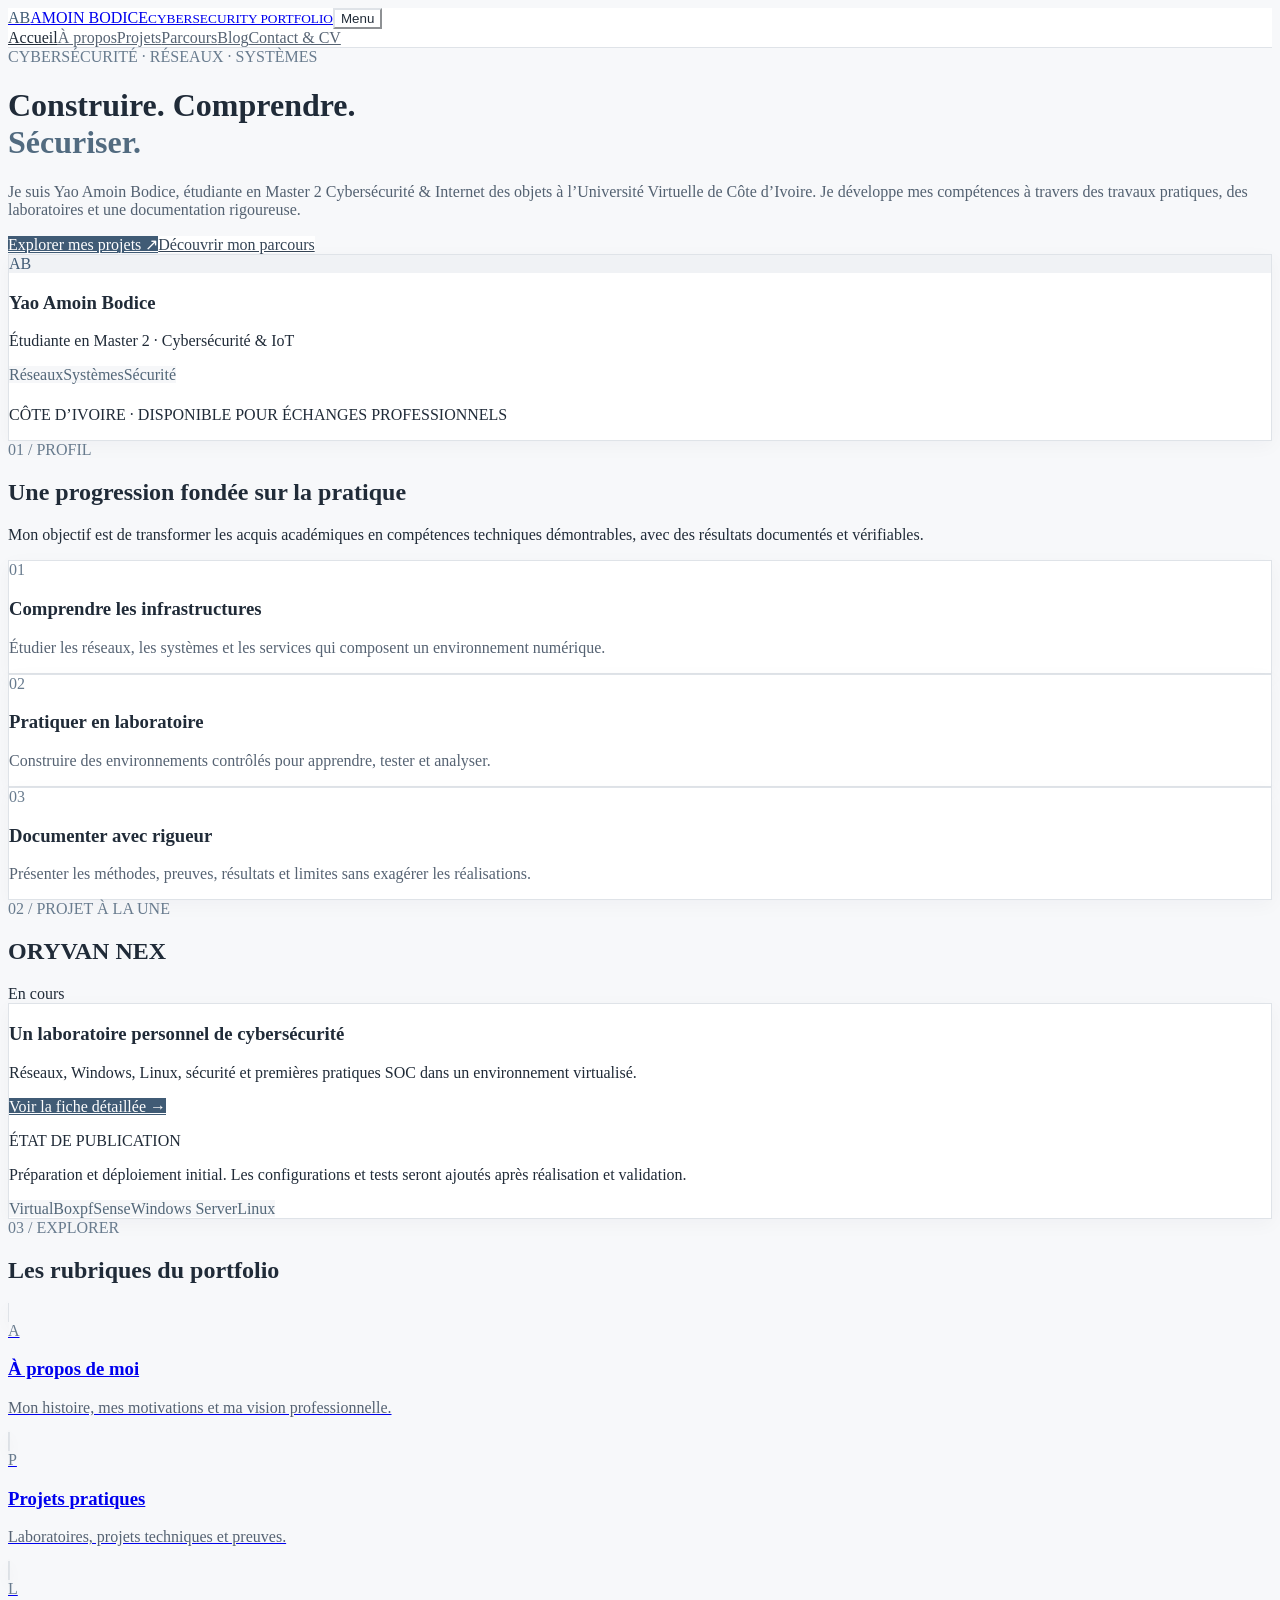
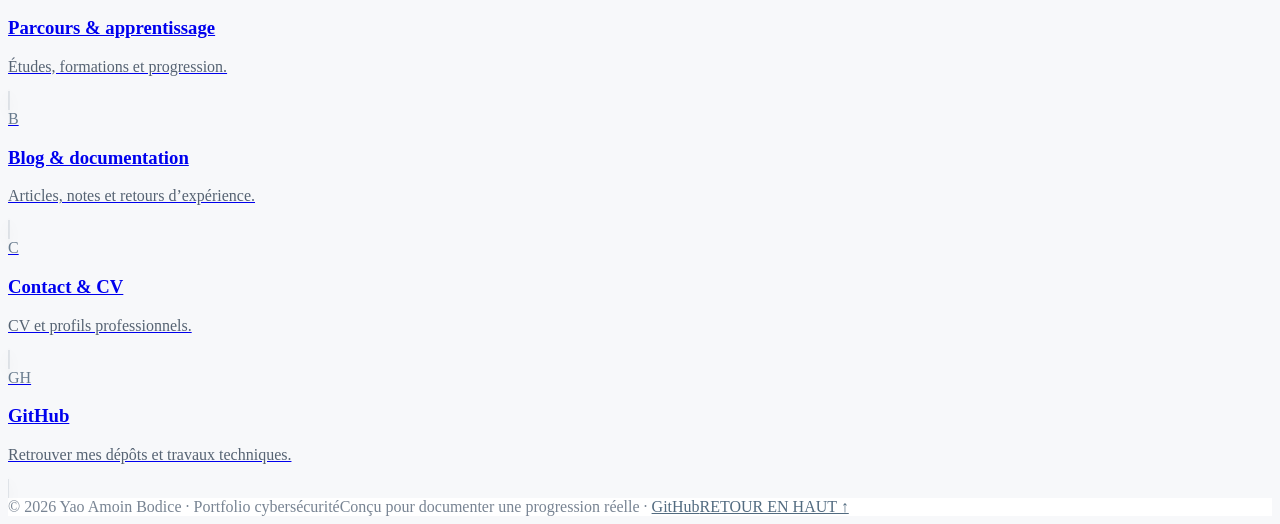
==== commit 3c5e8510: "style: apply neutral light theme across portfolio" ====
--- a/index.html
+++ b/index.html
@@ -1 +1 @@
-<!doctype html><html lang="fr"><head><meta charset="utf-8"><meta name="viewport" content="width=device-width,initial-scale=1"><meta name="description" content="Portfolio professionnel de Yao Amoin Bodice, étudiante en Master 2 Cybersécurité & IoT. Projets, apprentissages et documentation technique."><meta name="theme-color" content="#080e18"><title>Yao Amoin Bodice | Portfolio cybersécurité</title><link rel="stylesheet" href="assets/css/style.css?v=light20261104"></head><body id="top"><div class="topline"></div><header><div class="container nav"><a class="brand" href="index.html"><span class="brand-mark">AB</span><span>AMOIN BODICE<small>CYBERSECURITY PORTFOLIO</small></span></a><button class="menu-toggle" aria-expanded="false" aria-label="Ouvrir le menu">Menu</button><nav class="navlinks" aria-label="Navigation principale"><a href="index.html">Accueil</a><a href="about.html">À propos</a><a href="projects.html">Projets</a><a href="learning.html">Parcours</a><a href="blog.html">Blog</a><a href="contact.html">Contact & CV</a></nav></div></header><main><div class="container hero"><div><div class="eyebrow">CYBERSÉCURITÉ · RÉSEAUX · SYSTÈMES</div><h1>Construire. Comprendre.<br><span>Sécuriser.</span></h1><p class="lead">Je suis Yao Amoin Bodice, étudiante en Master 2 Cybersécurité & Internet des objets à l’Université Virtuelle de Côte d’Ivoire. Je développe mes compétences à travers des travaux pratiques, des laboratoires et une documentation rigoureuse.</p><div class="actions"><a class="btn" href="projects.html">Explorer mes projets ↗</a><a class="btn secondary" href="about.html">Découvrir mon parcours</a></div></div><aside class="profile-card"><div class="monogram">AB</div><h3>Yao Amoin Bodice</h3><p class="muted">Étudiante en Master 2 · Cybersécurité & IoT</p><div class="tagrow"><span class="tag">Réseaux</span><span class="tag">Systèmes</span><span class="tag">Sécurité</span></div><p class="meta" style="margin-top:22px">CÔTE D’IVOIRE · DISPONIBLE POUR ÉCHANGES PROFESSIONNELS</p></aside></div><section class="section"><div class="container"><div class="section-head"><div><div class="eyebrow">01 / PROFIL</div><h2>Une progression fondée sur la pratique</h2></div><p>Mon objectif est de transformer les acquis académiques en compétences techniques démontrables, avec des résultats documentés et vérifiables.</p></div><div class="grid"><article class="card"><div class="card-icon">01</div><h3>Comprendre les infrastructures</h3><p>Étudier les réseaux, les systèmes et les services qui composent un environnement numérique.</p></article><article class="card"><div class="card-icon">02</div><h3>Pratiquer en laboratoire</h3><p>Construire des environnements contrôlés pour apprendre, tester et analyser.</p></article><article class="card"><div class="card-icon">03</div><h3>Documenter avec rigueur</h3><p>Présenter les méthodes, preuves, résultats et limites sans exagérer les réalisations.</p></article></div></div></section><section class="section"><div class="container"><div class="section-head"><div><div class="eyebrow">02 / PROJET À LA UNE</div><h2>ORYVAN NEX</h2></div><span class="status">En cours</span></div><div class="panel split"><div><h3>Un laboratoire personnel de cybersécurité</h3><p class="muted">Réseaux, Windows, Linux, sécurité et premières pratiques SOC dans un environnement virtualisé.</p><a class="btn" href="oryvan-nex.html">Voir la fiche détaillée →</a></div><div><p class="meta">ÉTAT DE PUBLICATION</p><p>Préparation et déploiement initial. Les configurations et tests seront ajoutés après réalisation et validation.</p><div class="tagrow"><span class="tag">VirtualBox</span><span class="tag">pfSense</span><span class="tag">Windows Server</span><span class="tag">Linux</span></div></div></div></div></section><section class="section"><div class="container"><div class="section-head"><div><div class="eyebrow">03 / EXPLORER</div><h2>Les rubriques du portfolio</h2></div></div><div class="grid"><a class="card" href="about.html"><div class="card-icon">A</div><h3>À propos de moi</h3><p>Mon histoire, mes motivations et ma vision professionnelle.</p></a><a class="card" href="projects.html"><div class="card-icon">P</div><h3>Projets pratiques</h3><p>Laboratoires, projets techniques et preuves.</p></a><a class="card" href="learning.html"><div class="card-icon">L</div><h3>Parcours & apprentissage</h3><p>Études, formations et progression.</p></a><a class="card" href="blog.html"><div class="card-icon">B</div><h3>Blog & documentation</h3><p>Articles, notes et retours d’expérience.</p></a><a class="card" href="contact.html"><div class="card-icon">C</div><h3>Contact & CV</h3><p>CV et profils professionnels.</p></a><a class="card" href="https://github.com/amoin5y" target="_blank" rel="noopener noreferrer"><div class="card-icon">GH</div><h3>GitHub</h3><p>Retrouver mes dépôts et travaux techniques.</p></a></div></div></section></main><footer class="footer"><div class="container footer-inner"><span>© <span data-year>2026</span> Yao Amoin Bodice · Portfolio cybersécurité</span><span>Conçu pour documenter une progression réelle · <a href="https://github.com/amoin5y">GitHub</a></span><a class="backtop" href="#top">RETOUR EN HAUT ↑</a></div></footer><script src="assets/js/main.js"></script></body></html>+<!doctype html><html lang="fr"><head><meta charset="utf-8"><meta name="viewport" content="width=device-width,initial-scale=1"><meta name="description" content="Portfolio professionnel de Yao Amoin Bodice, étudiante en Master 2 Cybersécurité & IoT. Projets, apprentissages et documentation technique."><meta name="theme-color" content="#080e18"><title>Yao Amoin Bodice | Portfolio cybersécurité</title><link rel="stylesheet" href="assets/css/light.css?v=neutral1"></head><body id="top"><div class="topline"></div><header><div class="container nav"><a class="brand" href="index.html"><span class="brand-mark">AB</span><span>AMOIN BODICE<small>CYBERSECURITY PORTFOLIO</small></span></a><button class="menu-toggle" aria-expanded="false" aria-label="Ouvrir le menu">Menu</button><nav class="navlinks" aria-label="Navigation principale"><a href="index.html">Accueil</a><a href="about.html">À propos</a><a href="projects.html">Projets</a><a href="learning.html">Parcours</a><a href="blog.html">Blog</a><a href="contact.html">Contact & CV</a></nav></div></header><main><div class="container hero"><div><div class="eyebrow">CYBERSÉCURITÉ · RÉSEAUX · SYSTÈMES</div><h1>Construire. Comprendre.<br><span>Sécuriser.</span></h1><p class="lead">Je suis Yao Amoin Bodice, étudiante en Master 2 Cybersécurité & Internet des objets à l’Université Virtuelle de Côte d’Ivoire. Je développe mes compétences à travers des travaux pratiques, des laboratoires et une documentation rigoureuse.</p><div class="actions"><a class="btn" href="projects.html">Explorer mes projets ↗</a><a class="btn secondary" href="about.html">Découvrir mon parcours</a></div></div><aside class="profile-card"><div class="monogram">AB</div><h3>Yao Amoin Bodice</h3><p class="muted">Étudiante en Master 2 · Cybersécurité & IoT</p><div class="tagrow"><span class="tag">Réseaux</span><span class="tag">Systèmes</span><span class="tag">Sécurité</span></div><p class="meta" style="margin-top:22px">CÔTE D’IVOIRE · DISPONIBLE POUR ÉCHANGES PROFESSIONNELS</p></aside></div><section class="section"><div class="container"><div class="section-head"><div><div class="eyebrow">01 / PROFIL</div><h2>Une progression fondée sur la pratique</h2></div><p>Mon objectif est de transformer les acquis académiques en compétences techniques démontrables, avec des résultats documentés et vérifiables.</p></div><div class="grid"><article class="card"><div class="card-icon">01</div><h3>Comprendre les infrastructures</h3><p>Étudier les réseaux, les systèmes et les services qui composent un environnement numérique.</p></article><article class="card"><div class="card-icon">02</div><h3>Pratiquer en laboratoire</h3><p>Construire des environnements contrôlés pour apprendre, tester et analyser.</p></article><article class="card"><div class="card-icon">03</div><h3>Documenter avec rigueur</h3><p>Présenter les méthodes, preuves, résultats et limites sans exagérer les réalisations.</p></article></div></div></section><section class="section"><div class="container"><div class="section-head"><div><div class="eyebrow">02 / PROJET À LA UNE</div><h2>ORYVAN NEX</h2></div><span class="status">En cours</span></div><div class="panel split"><div><h3>Un laboratoire personnel de cybersécurité</h3><p class="muted">Réseaux, Windows, Linux, sécurité et premières pratiques SOC dans un environnement virtualisé.</p><a class="btn" href="oryvan-nex.html">Voir la fiche détaillée →</a></div><div><p class="meta">ÉTAT DE PUBLICATION</p><p>Préparation et déploiement initial. Les configurations et tests seront ajoutés après réalisation et validation.</p><div class="tagrow"><span class="tag">VirtualBox</span><span class="tag">pfSense</span><span class="tag">Windows Server</span><span class="tag">Linux</span></div></div></div></div></section><section class="section"><div class="container"><div class="section-head"><div><div class="eyebrow">03 / EXPLORER</div><h2>Les rubriques du portfolio</h2></div></div><div class="grid"><a class="card" href="about.html"><div class="card-icon">A</div><h3>À propos de moi</h3><p>Mon histoire, mes motivations et ma vision professionnelle.</p></a><a class="card" href="projects.html"><div class="card-icon">P</div><h3>Projets pratiques</h3><p>Laboratoires, projets techniques et preuves.</p></a><a class="card" href="learning.html"><div class="card-icon">L</div><h3>Parcours & apprentissage</h3><p>Études, formations et progression.</p></a><a class="card" href="blog.html"><div class="card-icon">B</div><h3>Blog & documentation</h3><p>Articles, notes et retours d’expérience.</p></a><a class="card" href="contact.html"><div class="card-icon">C</div><h3>Contact & CV</h3><p>CV et profils professionnels.</p></a><a class="card" href="https://github.com/amoin5y" target="_blank" rel="noopener noreferrer"><div class="card-icon">GH</div><h3>GitHub</h3><p>Retrouver mes dépôts et travaux techniques.</p></a></div></div></section></main><footer class="footer"><div class="container footer-inner"><span>© <span data-year>2026</span> Yao Amoin Bodice · Portfolio cybersécurité</span><span>Conçu pour documenter une progression réelle · <a href="https://github.com/amoin5y">GitHub</a></span><a class="backtop" href="#top">RETOUR EN HAUT ↑</a></div></footer><script src="assets/js/main.js"></script></body></html>
--- a/assets/css/light.css
+++ b/assets/css/light.css
@@ -0,0 +1,30 @@
+/* Elegant light theme — restrained, neutral and professional */
+:root{--bg:#f7f8fa;--surface:#fff;--surface2:#f0f2f5;--line:#dfe3e8;--text:#202b38;--muted:#667383;--cyan:#526b80;--blue:#405b75;--green:#47745f}
+html,body{background:#f7f8fa!important;color:#202b38!important}
+body{background-image:none!important}
+header{background:rgba(255,255,255,.98)!important;border-bottom:1px solid #dfe3e8!important}
+.navlinks a{color:#566373!important}.navlinks a:hover,.navlinks a.active{color:#202b38!important}
+.brand-mark{border-color:#aeb9c5!important;color:#405b75!important;background:#fff!important}
+.eyebrow,.kicker,.card-icon,.timeline-item small{color:#687b8e!important}
+h1 span,.gradient{background:none!important;color:#526b80!important}
+.lead{color:#536171!important}
+.profile-card,.panel,.card{background:#fff!important;background-image:none!important;border:1px solid #dfe3e8!important;box-shadow:0 5px 18px rgba(25,38,52,.035)!important}
+.profile-card:after{border-color:#e1e5e9!important;box-shadow:none!important}
+.monogram{background:#f0f2f5!important;border-color:#d9dfe5!important;color:#405b75!important}
+.tag{color:#536779!important;border-color:#d9e0e6!important;background:#f6f7f9!important}
+.btn{background:#405b75!important;border-color:#405b75!important;color:#fff!important}
+.btn:hover{background:#31495f!important}
+.btn.secondary{background:#fff!important;border-color:#cbd2da!important;color:#354455!important}
+.btn.secondary:hover{background:#f0f2f5!important}
+.card p,.content p,.content li,.list li{color:#566373!important}
+.list li{border-bottom-color:#e8ebef!important}
+.notice{background:#f0f2f5!important;border-left-color:#8293a3!important;color:#485767!important}
+.timeline{border-left-color:#d2d9e0!important}
+.timeline-item:before{background:#718497!important;box-shadow:0 0 0 4px #f0f2f5!important}
+.pagehead{background:#fff!important;border-bottom-color:#dfe3e8!important}
+.footer{background:#fff!important;border-top-color:#dfe3e8!important;color:#788493!important}
+.footer a,.backtop{color:#526b80!important}
+.placeholder{color:#806b43!important}
+code{color:#465d73!important;background:#f0f2f5!important}
+.menu-toggle{background:#fff!important;border-color:#dfe3e8!important;color:#202b38!important}
+@media(max-width:640px){.navlinks{background:#fff!important;border-bottom-color:#dfe3e8!important}}
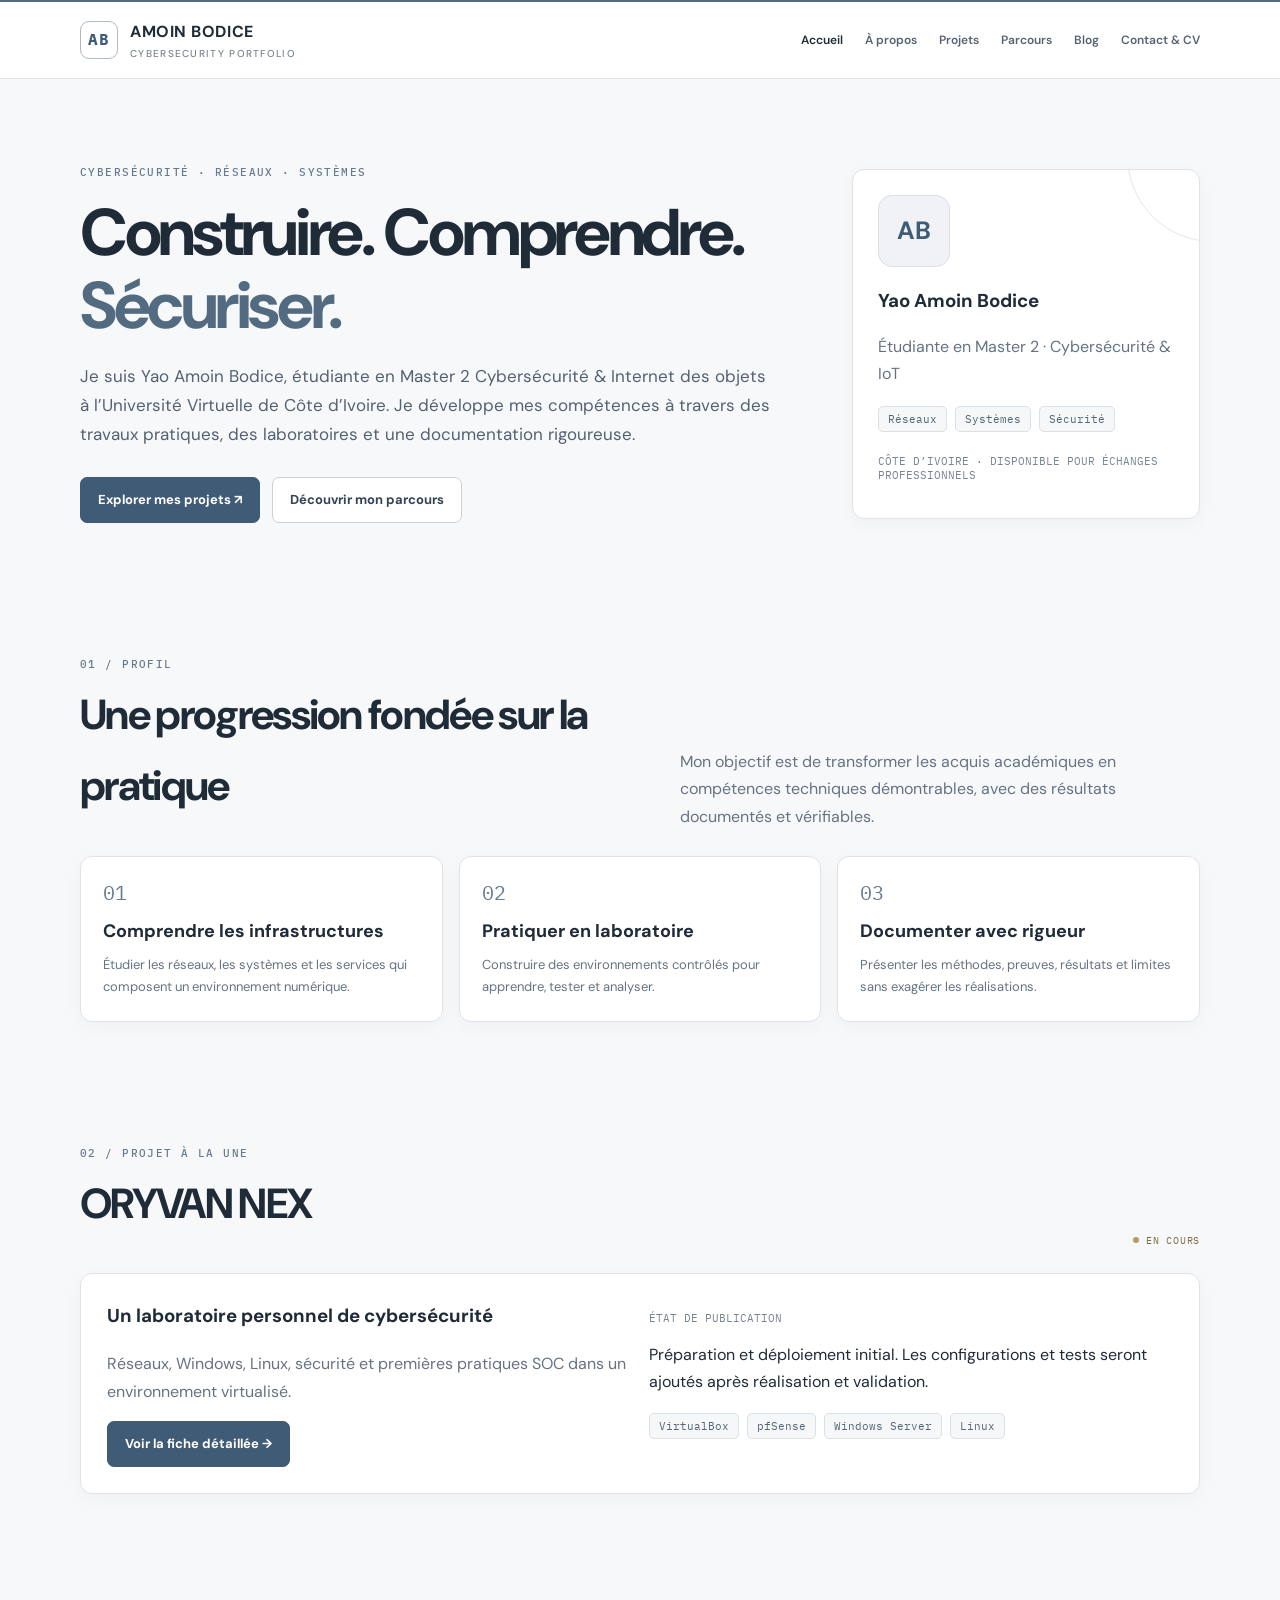
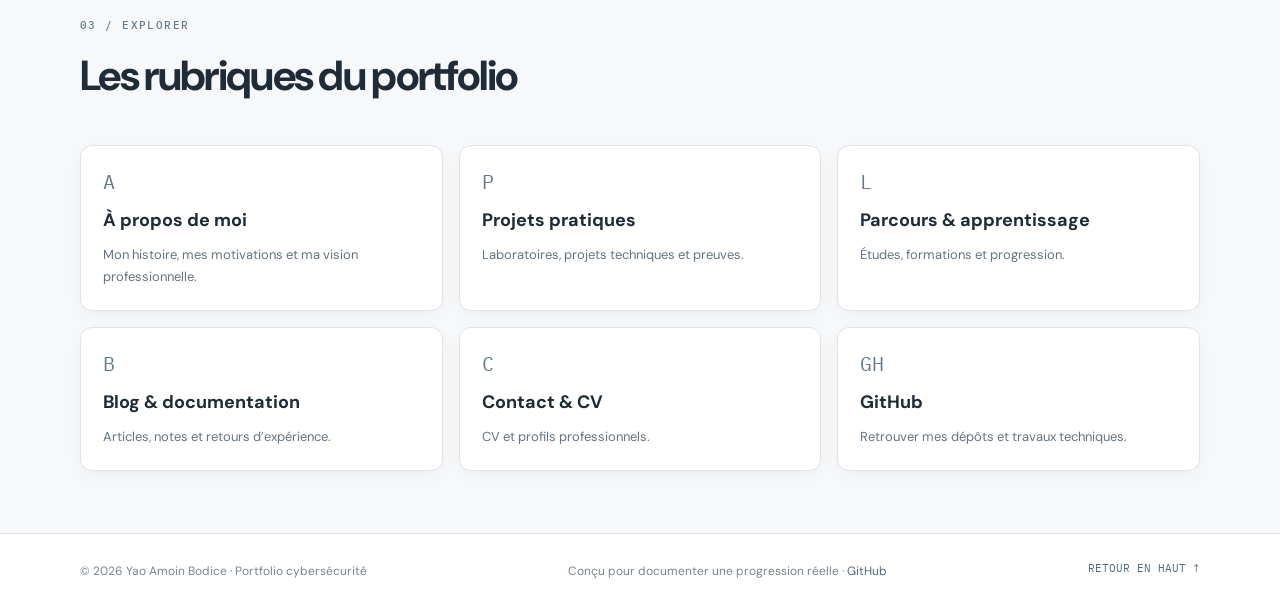
==== commit 0db3ae85: "fix: link pages to complete light stylesheet" ====
--- a/index.html
+++ b/index.html
@@ -1 +1 @@
-<!doctype html><html lang="fr"><head><meta charset="utf-8"><meta name="viewport" content="width=device-width,initial-scale=1"><meta name="description" content="Portfolio professionnel de Yao Amoin Bodice, étudiante en Master 2 Cybersécurité & IoT. Projets, apprentissages et documentation technique."><meta name="theme-color" content="#080e18"><title>Yao Amoin Bodice | Portfolio cybersécurité</title><link rel="stylesheet" href="assets/css/light.css?v=neutral1"></head><body id="top"><div class="topline"></div><header><div class="container nav"><a class="brand" href="index.html"><span class="brand-mark">AB</span><span>AMOIN BODICE<small>CYBERSECURITY PORTFOLIO</small></span></a><button class="menu-toggle" aria-expanded="false" aria-label="Ouvrir le menu">Menu</button><nav class="navlinks" aria-label="Navigation principale"><a href="index.html">Accueil</a><a href="about.html">À propos</a><a href="projects.html">Projets</a><a href="learning.html">Parcours</a><a href="blog.html">Blog</a><a href="contact.html">Contact & CV</a></nav></div></header><main><div class="container hero"><div><div class="eyebrow">CYBERSÉCURITÉ · RÉSEAUX · SYSTÈMES</div><h1>Construire. Comprendre.<br><span>Sécuriser.</span></h1><p class="lead">Je suis Yao Amoin Bodice, étudiante en Master 2 Cybersécurité & Internet des objets à l’Université Virtuelle de Côte d’Ivoire. Je développe mes compétences à travers des travaux pratiques, des laboratoires et une documentation rigoureuse.</p><div class="actions"><a class="btn" href="projects.html">Explorer mes projets ↗</a><a class="btn secondary" href="about.html">Découvrir mon parcours</a></div></div><aside class="profile-card"><div class="monogram">AB</div><h3>Yao Amoin Bodice</h3><p class="muted">Étudiante en Master 2 · Cybersécurité & IoT</p><div class="tagrow"><span class="tag">Réseaux</span><span class="tag">Systèmes</span><span class="tag">Sécurité</span></div><p class="meta" style="margin-top:22px">CÔTE D’IVOIRE · DISPONIBLE POUR ÉCHANGES PROFESSIONNELS</p></aside></div><section class="section"><div class="container"><div class="section-head"><div><div class="eyebrow">01 / PROFIL</div><h2>Une progression fondée sur la pratique</h2></div><p>Mon objectif est de transformer les acquis académiques en compétences techniques démontrables, avec des résultats documentés et vérifiables.</p></div><div class="grid"><article class="card"><div class="card-icon">01</div><h3>Comprendre les infrastructures</h3><p>Étudier les réseaux, les systèmes et les services qui composent un environnement numérique.</p></article><article class="card"><div class="card-icon">02</div><h3>Pratiquer en laboratoire</h3><p>Construire des environnements contrôlés pour apprendre, tester et analyser.</p></article><article class="card"><div class="card-icon">03</div><h3>Documenter avec rigueur</h3><p>Présenter les méthodes, preuves, résultats et limites sans exagérer les réalisations.</p></article></div></div></section><section class="section"><div class="container"><div class="section-head"><div><div class="eyebrow">02 / PROJET À LA UNE</div><h2>ORYVAN NEX</h2></div><span class="status">En cours</span></div><div class="panel split"><div><h3>Un laboratoire personnel de cybersécurité</h3><p class="muted">Réseaux, Windows, Linux, sécurité et premières pratiques SOC dans un environnement virtualisé.</p><a class="btn" href="oryvan-nex.html">Voir la fiche détaillée →</a></div><div><p class="meta">ÉTAT DE PUBLICATION</p><p>Préparation et déploiement initial. Les configurations et tests seront ajoutés après réalisation et validation.</p><div class="tagrow"><span class="tag">VirtualBox</span><span class="tag">pfSense</span><span class="tag">Windows Server</span><span class="tag">Linux</span></div></div></div></div></section><section class="section"><div class="container"><div class="section-head"><div><div class="eyebrow">03 / EXPLORER</div><h2>Les rubriques du portfolio</h2></div></div><div class="grid"><a class="card" href="about.html"><div class="card-icon">A</div><h3>À propos de moi</h3><p>Mon histoire, mes motivations et ma vision professionnelle.</p></a><a class="card" href="projects.html"><div class="card-icon">P</div><h3>Projets pratiques</h3><p>Laboratoires, projets techniques et preuves.</p></a><a class="card" href="learning.html"><div class="card-icon">L</div><h3>Parcours & apprentissage</h3><p>Études, formations et progression.</p></a><a class="card" href="blog.html"><div class="card-icon">B</div><h3>Blog & documentation</h3><p>Articles, notes et retours d’expérience.</p></a><a class="card" href="contact.html"><div class="card-icon">C</div><h3>Contact & CV</h3><p>CV et profils professionnels.</p></a><a class="card" href="https://github.com/amoin5y" target="_blank" rel="noopener noreferrer"><div class="card-icon">GH</div><h3>GitHub</h3><p>Retrouver mes dépôts et travaux techniques.</p></a></div></div></section></main><footer class="footer"><div class="container footer-inner"><span>© <span data-year>2026</span> Yao Amoin Bodice · Portfolio cybersécurité</span><span>Conçu pour documenter une progression réelle · <a href="https://github.com/amoin5y">GitHub</a></span><a class="backtop" href="#top">RETOUR EN HAUT ↑</a></div></footer><script src="assets/js/main.js"></script></body></html>+<!doctype html><html lang="fr"><head><meta charset="utf-8"><meta name="viewport" content="width=device-width,initial-scale=1"><meta name="description" content="Portfolio professionnel de Yao Amoin Bodice, étudiante en Master 2 Cybersécurité & IoT. Projets, apprentissages et documentation technique."><meta name="theme-color" content="#080e18"><title>Yao Amoin Bodice | Portfolio cybersécurité</title><link rel="stylesheet" href="assets/css/style.css?v=professional2"></head><body id="top"><div class="topline"></div><header><div class="container nav"><a class="brand" href="index.html"><span class="brand-mark">AB</span><span>AMOIN BODICE<small>CYBERSECURITY PORTFOLIO</small></span></a><button class="menu-toggle" aria-expanded="false" aria-label="Ouvrir le menu">Menu</button><nav class="navlinks" aria-label="Navigation principale"><a href="index.html">Accueil</a><a href="about.html">À propos</a><a href="projects.html">Projets</a><a href="learning.html">Parcours</a><a href="blog.html">Blog</a><a href="contact.html">Contact & CV</a></nav></div></header><main><div class="container hero"><div><div class="eyebrow">CYBERSÉCURITÉ · RÉSEAUX · SYSTÈMES</div><h1>Construire. Comprendre.<br><span>Sécuriser.</span></h1><p class="lead">Je suis Yao Amoin Bodice, étudiante en Master 2 Cybersécurité & Internet des objets à l’Université Virtuelle de Côte d’Ivoire. Je développe mes compétences à travers des travaux pratiques, des laboratoires et une documentation rigoureuse.</p><div class="actions"><a class="btn" href="projects.html">Explorer mes projets ↗</a><a class="btn secondary" href="about.html">Découvrir mon parcours</a></div></div><aside class="profile-card"><div class="monogram">AB</div><h3>Yao Amoin Bodice</h3><p class="muted">Étudiante en Master 2 · Cybersécurité & IoT</p><div class="tagrow"><span class="tag">Réseaux</span><span class="tag">Systèmes</span><span class="tag">Sécurité</span></div><p class="meta" style="margin-top:22px">CÔTE D’IVOIRE · DISPONIBLE POUR ÉCHANGES PROFESSIONNELS</p></aside></div><section class="section"><div class="container"><div class="section-head"><div><div class="eyebrow">01 / PROFIL</div><h2>Une progression fondée sur la pratique</h2></div><p>Mon objectif est de transformer les acquis académiques en compétences techniques démontrables, avec des résultats documentés et vérifiables.</p></div><div class="grid"><article class="card"><div class="card-icon">01</div><h3>Comprendre les infrastructures</h3><p>Étudier les réseaux, les systèmes et les services qui composent un environnement numérique.</p></article><article class="card"><div class="card-icon">02</div><h3>Pratiquer en laboratoire</h3><p>Construire des environnements contrôlés pour apprendre, tester et analyser.</p></article><article class="card"><div class="card-icon">03</div><h3>Documenter avec rigueur</h3><p>Présenter les méthodes, preuves, résultats et limites sans exagérer les réalisations.</p></article></div></div></section><section class="section"><div class="container"><div class="section-head"><div><div class="eyebrow">02 / PROJET À LA UNE</div><h2>ORYVAN NEX</h2></div><span class="status">En cours</span></div><div class="panel split"><div><h3>Un laboratoire personnel de cybersécurité</h3><p class="muted">Réseaux, Windows, Linux, sécurité et premières pratiques SOC dans un environnement virtualisé.</p><a class="btn" href="oryvan-nex.html">Voir la fiche détaillée →</a></div><div><p class="meta">ÉTAT DE PUBLICATION</p><p>Préparation et déploiement initial. Les configurations et tests seront ajoutés après réalisation et validation.</p><div class="tagrow"><span class="tag">VirtualBox</span><span class="tag">pfSense</span><span class="tag">Windows Server</span><span class="tag">Linux</span></div></div></div></div></section><section class="section"><div class="container"><div class="section-head"><div><div class="eyebrow">03 / EXPLORER</div><h2>Les rubriques du portfolio</h2></div></div><div class="grid"><a class="card" href="about.html"><div class="card-icon">A</div><h3>À propos de moi</h3><p>Mon histoire, mes motivations et ma vision professionnelle.</p></a><a class="card" href="projects.html"><div class="card-icon">P</div><h3>Projets pratiques</h3><p>Laboratoires, projets techniques et preuves.</p></a><a class="card" href="learning.html"><div class="card-icon">L</div><h3>Parcours & apprentissage</h3><p>Études, formations et progression.</p></a><a class="card" href="blog.html"><div class="card-icon">B</div><h3>Blog & documentation</h3><p>Articles, notes et retours d’expérience.</p></a><a class="card" href="contact.html"><div class="card-icon">C</div><h3>Contact & CV</h3><p>CV et profils professionnels.</p></a><a class="card" href="https://github.com/amoin5y" target="_blank" rel="noopener noreferrer"><div class="card-icon">GH</div><h3>GitHub</h3><p>Retrouver mes dépôts et travaux techniques.</p></a></div></div></section></main><footer class="footer"><div class="container footer-inner"><span>© <span data-year>2026</span> Yao Amoin Bodice · Portfolio cybersécurité</span><span>Conçu pour documenter une progression réelle · <a href="https://github.com/amoin5y">GitHub</a></span><a class="backtop" href="#top">RETOUR EN HAUT ↑</a></div></footer><script src="assets/js/main.js"></script></body></html>
--- a/assets/css/style.css
+++ b/assets/css/style.css
@@ -0,0 +1,7 @@
+/* Professional light portfolio theme */
+@import url('https://fonts.googleapis.com/css2?family=DM+Sans:wght@400;500;600;700&family=IBM+Plex+Mono:wght@400;500&display=swap');
+:root{--bg:#f7f8fa;--surface:#fff;--surface2:#f0f2f5;--line:#dfe3e8;--text:#202b38;--muted:#667383;--cyan:#526b80;--blue:#405b75;--green:#47745f;--max:1120px}
+*{box-sizing:border-box}html{scroll-behavior:smooth}body{margin:0;background:#f7f8fa;color:#202b38;font-family:'DM Sans',Arial,sans-serif;line-height:1.7}a{color:inherit;text-decoration:none}a:hover{color:#405b75}.container{width:min(var(--max),calc(100% - 40px));margin:auto}.topline{height:2px;background:#526b80}header{position:sticky;top:0;z-index:20;background:rgba(255,255,255,.98);border-bottom:1px solid #dfe3e8;backdrop-filter:blur(12px)}.nav{min-height:76px;display:flex;align-items:center;justify-content:space-between;gap:24px}.brand{display:flex;align-items:center;gap:12px;font-weight:700;letter-spacing:.035em}.brand-mark{width:38px;height:38px;display:grid;place-items:center;border:1px solid #aeb9c5;border-radius:9px;color:#405b75;font-family:'IBM Plex Mono',monospace}.brand small{display:block;color:#788493;font-size:10px;font-weight:500;letter-spacing:.13em}.navlinks{display:flex;gap:22px;align-items:center}.navlinks a{font-size:12px;color:#566373;font-weight:600}.navlinks a:hover,.navlinks a.active{color:#202b38}.menu-toggle{display:none;background:#fff;border:1px solid #dfe3e8;color:#202b38;padding:8px 12px;border-radius:7px}.hero{padding:86px 0 72px;display:grid;grid-template-columns:1.35fr .65fr;gap:50px;align-items:center}.eyebrow,.kicker{font:500 11px 'IBM Plex Mono',monospace;letter-spacing:.13em;text-transform:uppercase;color:#687b8e}h1{font-size:clamp(40px,6vw,66px);line-height:1.1;letter-spacing:-.05em;margin:18px 0 20px}h1 span,.gradient{color:#526b80}.lead{font-size:17px;color:#536171;max-width:690px}.actions{display:flex;flex-wrap:wrap;gap:12px;margin-top:28px}.btn{display:inline-flex;align-items:center;justify-content:center;padding:11px 17px;border-radius:7px;font-size:13px;font-weight:700;border:1px solid #405b75;background:#405b75;color:#fff;transition:.18s}.btn:hover{transform:translateY(-1px);background:#31495f;color:#fff}.btn.secondary{background:#fff;border-color:#cbd2da;color:#354455}.btn.secondary:hover{background:#f0f2f5;color:#202b38}.profile-card,.panel,.card{background:#fff;border:1px solid #dfe3e8;border-radius:12px;box-shadow:0 5px 18px rgba(25,38,52,.035)}.profile-card{padding:25px;position:relative;overflow:hidden}.profile-card:after{content:'';position:absolute;width:170px;height:170px;border:1px solid #e1e5e9;border-radius:50%;right:-100px;top:-100px}.monogram{width:72px;height:72px;border-radius:14px;display:grid;place-items:center;background:#f0f2f5;border:1px solid #d9dfe5;color:#405b75;font-size:25px;font-weight:700}.profile-card h3{margin:18px 0 2px}.muted{color:#667383}.tagrow{display:flex;flex-wrap:wrap;gap:8px;margin-top:18px}.tag{font:11px 'IBM Plex Mono',monospace;color:#536779;border:1px solid #d9e0e6;background:#f6f7f9;padding:5px 9px;border-radius:5px}.section{padding:62px 0}.section-head{display:flex;justify-content:space-between;align-items:end;gap:20px;margin-bottom:26px}.section-head h2,.pagehead h1{font-size:clamp(29px,4vw,42px);letter-spacing:-.04em;margin:8px 0}.section-head p{color:#667383;max-width:520px;margin:0}.grid{display:grid;grid-template-columns:repeat(3,1fr);gap:16px}.card{padding:22px;transition:.18s}.card:hover{border-color:#b7c2cd;transform:translateY(-2px)}.card h3{margin:10px 0 8px;font-size:18px}.card p{font-size:13px;color:#667383;margin:0}.card-icon{font:20px 'IBM Plex Mono',monospace;color:#687b8e}.status{display:inline-flex;align-items:center;gap:7px;font:10px 'IBM Plex Mono',monospace;color:#806b43;text-transform:uppercase;letter-spacing:.07em}.status:before{content:'';width:6px;height:6px;background:#b69a66;border-radius:50%}.status.done{color:#47745f}.status.done:before{background:#47745f}.split{display:grid;grid-template-columns:1fr 1fr;gap:18px}.panel{padding:26px}.panel h3{margin-top:0}.list{padding:0;list-style:none;margin:15px 0}.list li{padding:10px 0;border-bottom:1px solid #e8ebef;color:#566373;font-size:13px}.list li:last-child{border:0}.pagehead{padding:62px 0 34px;border-bottom:1px solid #dfe3e8;background:#fff}.pagehead h1{font-size:clamp(36px,5vw,52px)}.pagehead p{color:#667383;max-width:720px}.content{padding:40px 0 76px}.content h2{font-size:23px;margin:35px 0 10px}.content h3{font-size:17px}.content p,.content li{color:#566373}.notice{padding:16px 18px;border-left:3px solid #8293a3;background:#f0f2f5;border-radius:0 8px 8px 0;color:#485767;font-size:13px;margin:20px 0}.placeholder{color:#806b43;font:11px 'IBM Plex Mono',monospace}.timeline{border-left:1px solid #d2d9e0;margin:20px 0 20px 7px;padding-left:24px}.timeline-item{position:relative;padding:0 0 25px}.timeline-item:before{content:'';position:absolute;left:-29px;top:9px;width:9px;height:9px;background:#718497;border-radius:50%;box-shadow:0 0 0 4px #f0f2f5}.timeline-item h3{margin:0}.timeline-item small{font:11px 'IBM Plex Mono',monospace;color:#687b8e}.meta{font:11px 'IBM Plex Mono',monospace;color:#788493}.article-card{display:block}.article-card .meta{margin:12px 0}.footer{border-top:1px solid #dfe3e8;padding:27px 0;color:#788493;font-size:12px;background:#fff}.footer-inner{display:flex;justify-content:space-between;gap:20px;flex-wrap:wrap}.footer a,.backtop{color:#526b80}.backtop{font:11px 'IBM Plex Mono',monospace}code{font-family:'IBM Plex Mono',monospace;color:#465d73;background:#f0f2f5;padding:2px 5px;border-radius:4px}
+@media(max-width:850px){.navlinks{gap:12px}.navlinks a{font-size:11px}.hero{grid-template-columns:1fr;padding:62px 0 48px}.profile-card{max-width:480px}.grid{grid-template-columns:repeat(2,1fr)}}
+@media(max-width:640px){.container{width:min(100% - 30px,var(--max))}.nav{min-height:66px}.menu-toggle{display:block}.navlinks{display:none;position:absolute;top:66px;left:0;right:0;background:#fff;border-bottom:1px solid #dfe3e8;padding:18px 22px;flex-direction:column;align-items:flex-start}.navlinks.open{display:flex}.navlinks a{font-size:13px}.hero{padding:48px 0 36px}.lead{font-size:15px}.grid,.split{grid-template-columns:1fr}.section{padding:42px 0}.section-head{display:block}.pagehead{padding:44px 0 26px}.content{padding:26px 0 56px}.footer-inner{display:block}.footer-inner span{display:block;margin:5px 0}}
+@media(prefers-reduced-motion:reduce){html{scroll-behavior:auto}*,*:before,*:after{transition:none!important;animation:none!important}}
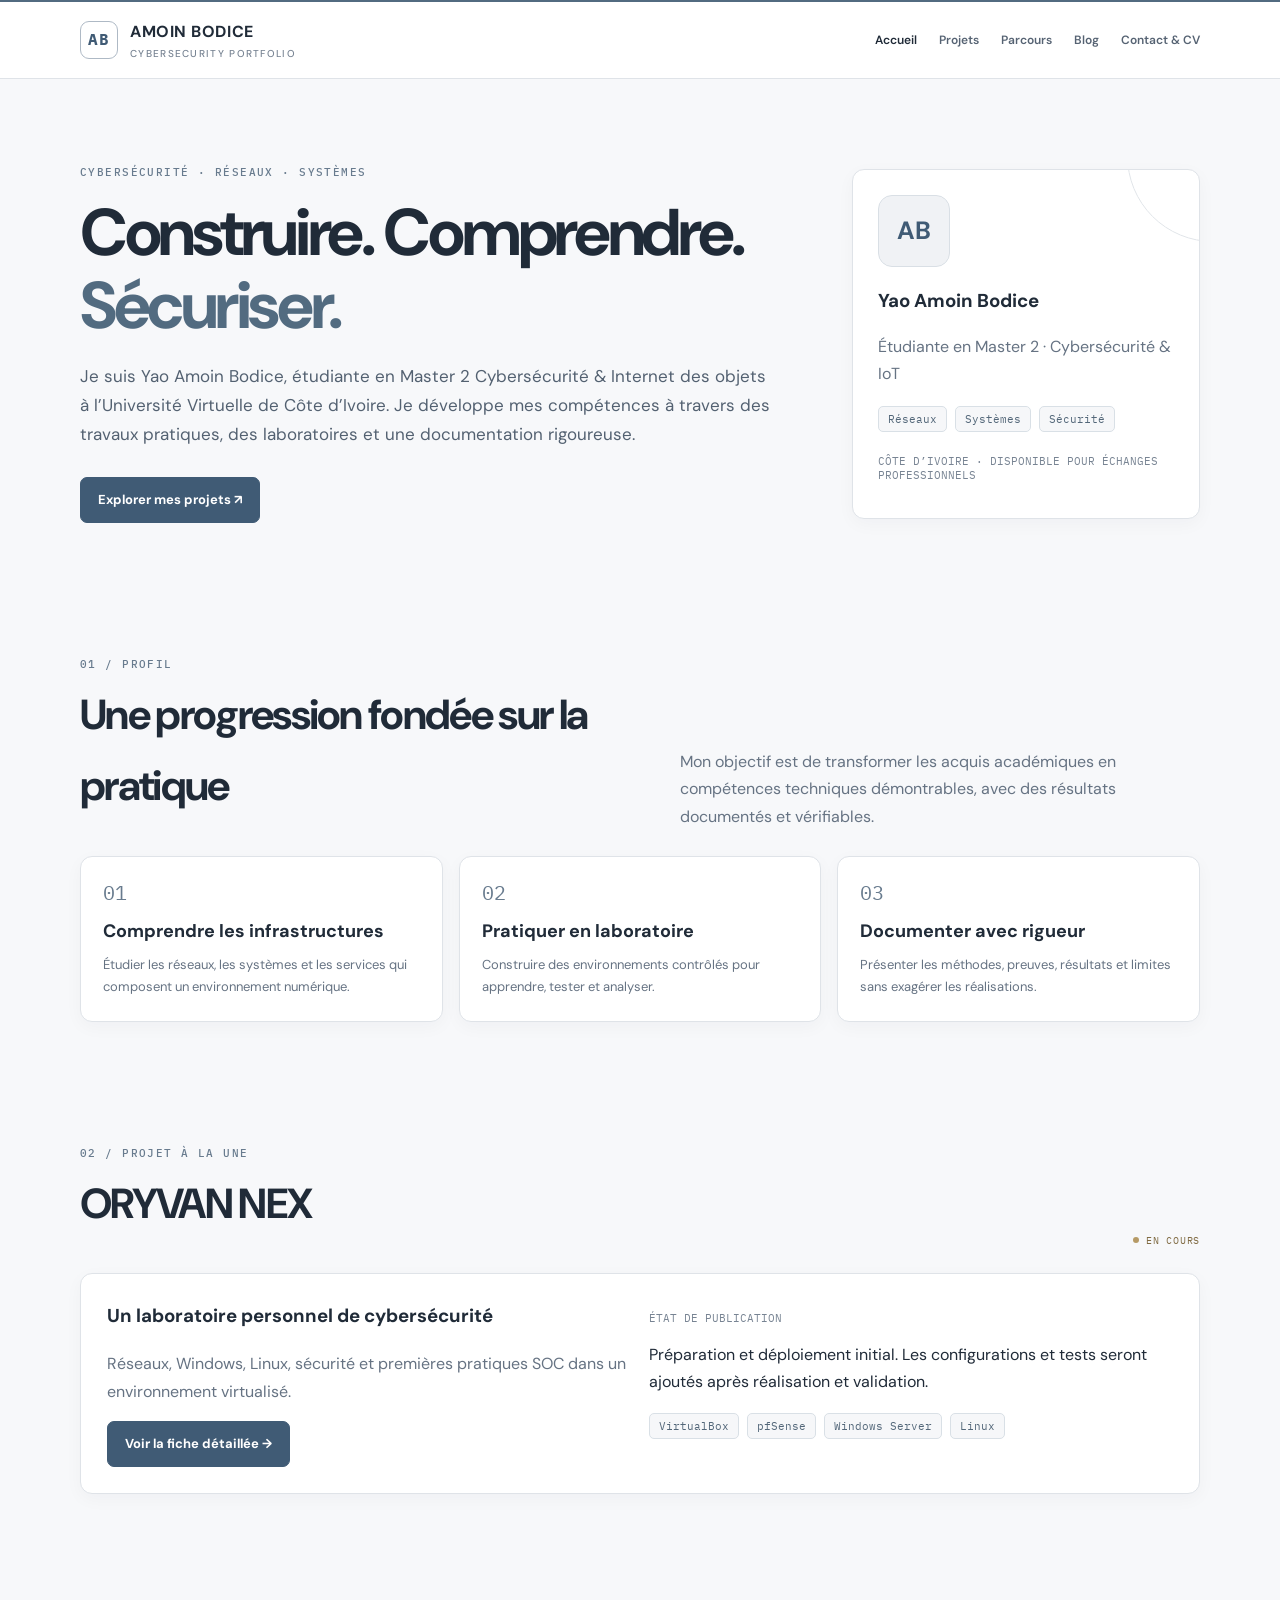
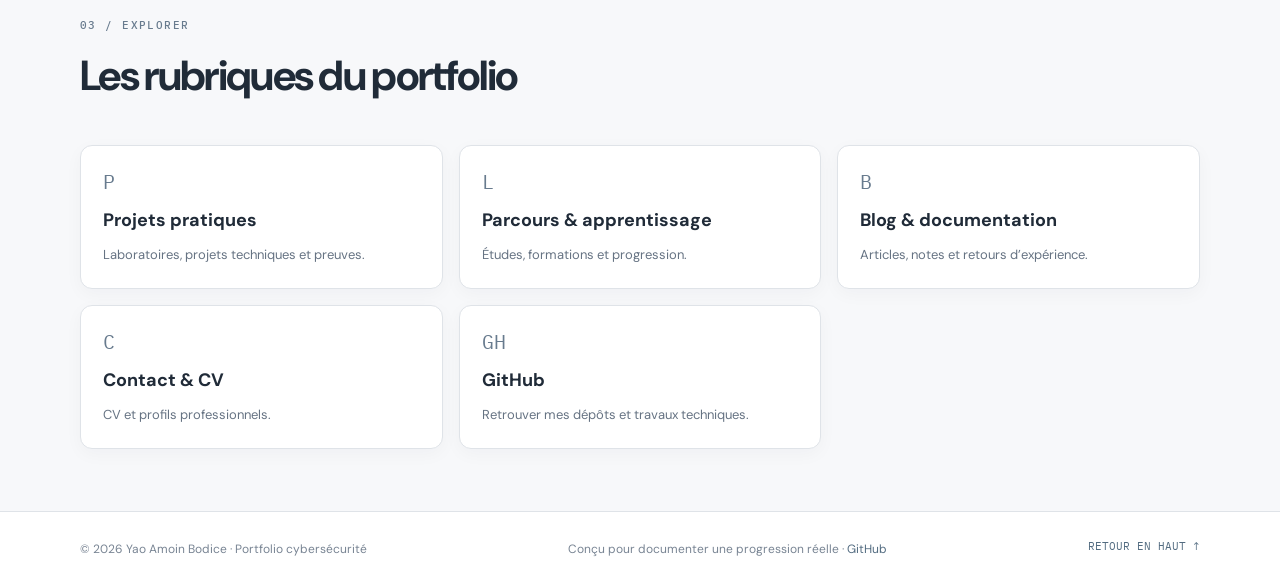
==== commit 8556215d: "content: remove about section from portfolio navigation" ====
--- a/index.html
+++ b/index.html
@@ -1 +1 @@
-<!doctype html><html lang="fr"><head><meta charset="utf-8"><meta name="viewport" content="width=device-width,initial-scale=1"><meta name="description" content="Portfolio professionnel de Yao Amoin Bodice, étudiante en Master 2 Cybersécurité & IoT. Projets, apprentissages et documentation technique."><meta name="theme-color" content="#080e18"><title>Yao Amoin Bodice | Portfolio cybersécurité</title><link rel="stylesheet" href="assets/css/style.css?v=professional2"></head><body id="top"><div class="topline"></div><header><div class="container nav"><a class="brand" href="index.html"><span class="brand-mark">AB</span><span>AMOIN BODICE<small>CYBERSECURITY PORTFOLIO</small></span></a><button class="menu-toggle" aria-expanded="false" aria-label="Ouvrir le menu">Menu</button><nav class="navlinks" aria-label="Navigation principale"><a href="index.html">Accueil</a><a href="about.html">À propos</a><a href="projects.html">Projets</a><a href="learning.html">Parcours</a><a href="blog.html">Blog</a><a href="contact.html">Contact & CV</a></nav></div></header><main><div class="container hero"><div><div class="eyebrow">CYBERSÉCURITÉ · RÉSEAUX · SYSTÈMES</div><h1>Construire. Comprendre.<br><span>Sécuriser.</span></h1><p class="lead">Je suis Yao Amoin Bodice, étudiante en Master 2 Cybersécurité & Internet des objets à l’Université Virtuelle de Côte d’Ivoire. Je développe mes compétences à travers des travaux pratiques, des laboratoires et une documentation rigoureuse.</p><div class="actions"><a class="btn" href="projects.html">Explorer mes projets ↗</a><a class="btn secondary" href="about.html">Découvrir mon parcours</a></div></div><aside class="profile-card"><div class="monogram">AB</div><h3>Yao Amoin Bodice</h3><p class="muted">Étudiante en Master 2 · Cybersécurité & IoT</p><div class="tagrow"><span class="tag">Réseaux</span><span class="tag">Systèmes</span><span class="tag">Sécurité</span></div><p class="meta" style="margin-top:22px">CÔTE D’IVOIRE · DISPONIBLE POUR ÉCHANGES PROFESSIONNELS</p></aside></div><section class="section"><div class="container"><div class="section-head"><div><div class="eyebrow">01 / PROFIL</div><h2>Une progression fondée sur la pratique</h2></div><p>Mon objectif est de transformer les acquis académiques en compétences techniques démontrables, avec des résultats documentés et vérifiables.</p></div><div class="grid"><article class="card"><div class="card-icon">01</div><h3>Comprendre les infrastructures</h3><p>Étudier les réseaux, les systèmes et les services qui composent un environnement numérique.</p></article><article class="card"><div class="card-icon">02</div><h3>Pratiquer en laboratoire</h3><p>Construire des environnements contrôlés pour apprendre, tester et analyser.</p></article><article class="card"><div class="card-icon">03</div><h3>Documenter avec rigueur</h3><p>Présenter les méthodes, preuves, résultats et limites sans exagérer les réalisations.</p></article></div></div></section><section class="section"><div class="container"><div class="section-head"><div><div class="eyebrow">02 / PROJET À LA UNE</div><h2>ORYVAN NEX</h2></div><span class="status">En cours</span></div><div class="panel split"><div><h3>Un laboratoire personnel de cybersécurité</h3><p class="muted">Réseaux, Windows, Linux, sécurité et premières pratiques SOC dans un environnement virtualisé.</p><a class="btn" href="oryvan-nex.html">Voir la fiche détaillée →</a></div><div><p class="meta">ÉTAT DE PUBLICATION</p><p>Préparation et déploiement initial. Les configurations et tests seront ajoutés après réalisation et validation.</p><div class="tagrow"><span class="tag">VirtualBox</span><span class="tag">pfSense</span><span class="tag">Windows Server</span><span class="tag">Linux</span></div></div></div></div></section><section class="section"><div class="container"><div class="section-head"><div><div class="eyebrow">03 / EXPLORER</div><h2>Les rubriques du portfolio</h2></div></div><div class="grid"><a class="card" href="about.html"><div class="card-icon">A</div><h3>À propos de moi</h3><p>Mon histoire, mes motivations et ma vision professionnelle.</p></a><a class="card" href="projects.html"><div class="card-icon">P</div><h3>Projets pratiques</h3><p>Laboratoires, projets techniques et preuves.</p></a><a class="card" href="learning.html"><div class="card-icon">L</div><h3>Parcours & apprentissage</h3><p>Études, formations et progression.</p></a><a class="card" href="blog.html"><div class="card-icon">B</div><h3>Blog & documentation</h3><p>Articles, notes et retours d’expérience.</p></a><a class="card" href="contact.html"><div class="card-icon">C</div><h3>Contact & CV</h3><p>CV et profils professionnels.</p></a><a class="card" href="https://github.com/amoin5y" target="_blank" rel="noopener noreferrer"><div class="card-icon">GH</div><h3>GitHub</h3><p>Retrouver mes dépôts et travaux techniques.</p></a></div></div></section></main><footer class="footer"><div class="container footer-inner"><span>© <span data-year>2026</span> Yao Amoin Bodice · Portfolio cybersécurité</span><span>Conçu pour documenter une progression réelle · <a href="https://github.com/amoin5y">GitHub</a></span><a class="backtop" href="#top">RETOUR EN HAUT ↑</a></div></footer><script src="assets/js/main.js"></script></body></html>+<!doctype html><html lang="fr"><head><meta charset="utf-8"><meta name="viewport" content="width=device-width,initial-scale=1"><meta name="description" content="Portfolio professionnel de Yao Amoin Bodice, étudiante en Master 2 Cybersécurité & IoT. Projets, apprentissages et documentation technique."><meta name="theme-color" content="#080e18"><title>Yao Amoin Bodice | Portfolio cybersécurité</title><link rel="stylesheet" href="assets/css/style.css?v=professional2"></head><body id="top"><div class="topline"></div><header><div class="container nav"><a class="brand" href="index.html"><span class="brand-mark">AB</span><span>AMOIN BODICE<small>CYBERSECURITY PORTFOLIO</small></span></a><button class="menu-toggle" aria-expanded="false" aria-label="Ouvrir le menu">Menu</button><nav class="navlinks" aria-label="Navigation principale"><a href="index.html">Accueil</a><a href="projects.html">Projets</a><a href="learning.html">Parcours</a><a href="blog.html">Blog</a><a href="contact.html">Contact & CV</a></nav></div></header><main><div class="container hero"><div><div class="eyebrow">CYBERSÉCURITÉ · RÉSEAUX · SYSTÈMES</div><h1>Construire. Comprendre.<br><span>Sécuriser.</span></h1><p class="lead">Je suis Yao Amoin Bodice, étudiante en Master 2 Cybersécurité & Internet des objets à l’Université Virtuelle de Côte d’Ivoire. Je développe mes compétences à travers des travaux pratiques, des laboratoires et une documentation rigoureuse.</p><div class="actions"><a class="btn" href="projects.html">Explorer mes projets ↗</a></div></div><aside class="profile-card"><div class="monogram">AB</div><h3>Yao Amoin Bodice</h3><p class="muted">Étudiante en Master 2 · Cybersécurité & IoT</p><div class="tagrow"><span class="tag">Réseaux</span><span class="tag">Systèmes</span><span class="tag">Sécurité</span></div><p class="meta" style="margin-top:22px">CÔTE D’IVOIRE · DISPONIBLE POUR ÉCHANGES PROFESSIONNELS</p></aside></div><section class="section"><div class="container"><div class="section-head"><div><div class="eyebrow">01 / PROFIL</div><h2>Une progression fondée sur la pratique</h2></div><p>Mon objectif est de transformer les acquis académiques en compétences techniques démontrables, avec des résultats documentés et vérifiables.</p></div><div class="grid"><article class="card"><div class="card-icon">01</div><h3>Comprendre les infrastructures</h3><p>Étudier les réseaux, les systèmes et les services qui composent un environnement numérique.</p></article><article class="card"><div class="card-icon">02</div><h3>Pratiquer en laboratoire</h3><p>Construire des environnements contrôlés pour apprendre, tester et analyser.</p></article><article class="card"><div class="card-icon">03</div><h3>Documenter avec rigueur</h3><p>Présenter les méthodes, preuves, résultats et limites sans exagérer les réalisations.</p></article></div></div></section><section class="section"><div class="container"><div class="section-head"><div><div class="eyebrow">02 / PROJET À LA UNE</div><h2>ORYVAN NEX</h2></div><span class="status">En cours</span></div><div class="panel split"><div><h3>Un laboratoire personnel de cybersécurité</h3><p class="muted">Réseaux, Windows, Linux, sécurité et premières pratiques SOC dans un environnement virtualisé.</p><a class="btn" href="oryvan-nex.html">Voir la fiche détaillée →</a></div><div><p class="meta">ÉTAT DE PUBLICATION</p><p>Préparation et déploiement initial. Les configurations et tests seront ajoutés après réalisation et validation.</p><div class="tagrow"><span class="tag">VirtualBox</span><span class="tag">pfSense</span><span class="tag">Windows Server</span><span class="tag">Linux</span></div></div></div></div></section><section class="section"><div class="container"><div class="section-head"><div><div class="eyebrow">03 / EXPLORER</div><h2>Les rubriques du portfolio</h2></div></div><div class="grid"><a class="card" href="projects.html"><div class="card-icon">P</div><h3>Projets pratiques</h3><p>Laboratoires, projets techniques et preuves.</p></a><a class="card" href="learning.html"><div class="card-icon">L</div><h3>Parcours & apprentissage</h3><p>Études, formations et progression.</p></a><a class="card" href="blog.html"><div class="card-icon">B</div><h3>Blog & documentation</h3><p>Articles, notes et retours d’expérience.</p></a><a class="card" href="contact.html"><div class="card-icon">C</div><h3>Contact & CV</h3><p>CV et profils professionnels.</p></a><a class="card" href="https://github.com/amoin5y" target="_blank" rel="noopener noreferrer"><div class="card-icon">GH</div><h3>GitHub</h3><p>Retrouver mes dépôts et travaux techniques.</p></a></div></div></section></main><footer class="footer"><div class="container footer-inner"><span>© <span data-year>2026</span> Yao Amoin Bodice · Portfolio cybersécurité</span><span>Conçu pour documenter une progression réelle · <a href="https://github.com/amoin5y">GitHub</a></span><a class="backtop" href="#top">RETOUR EN HAUT ↑</a></div></footer><script src="assets/js/main.js"></script></body></html>
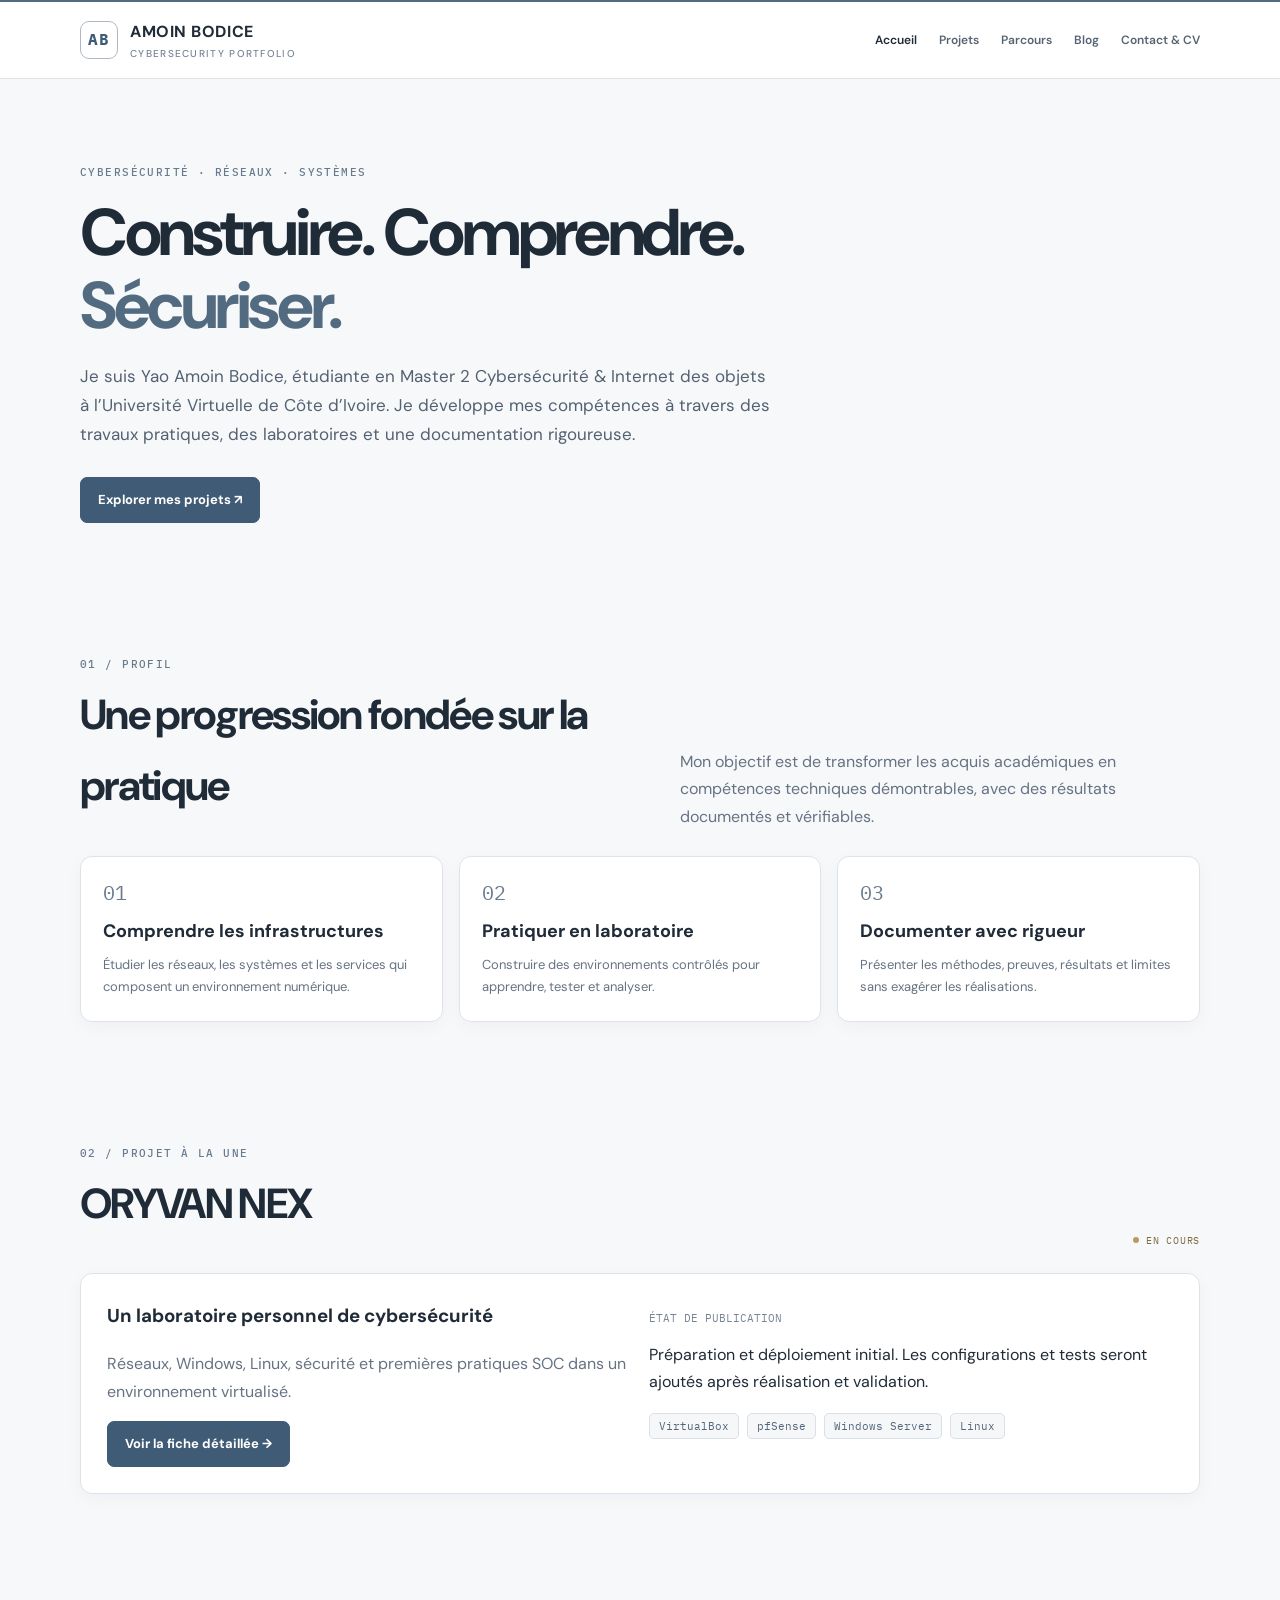
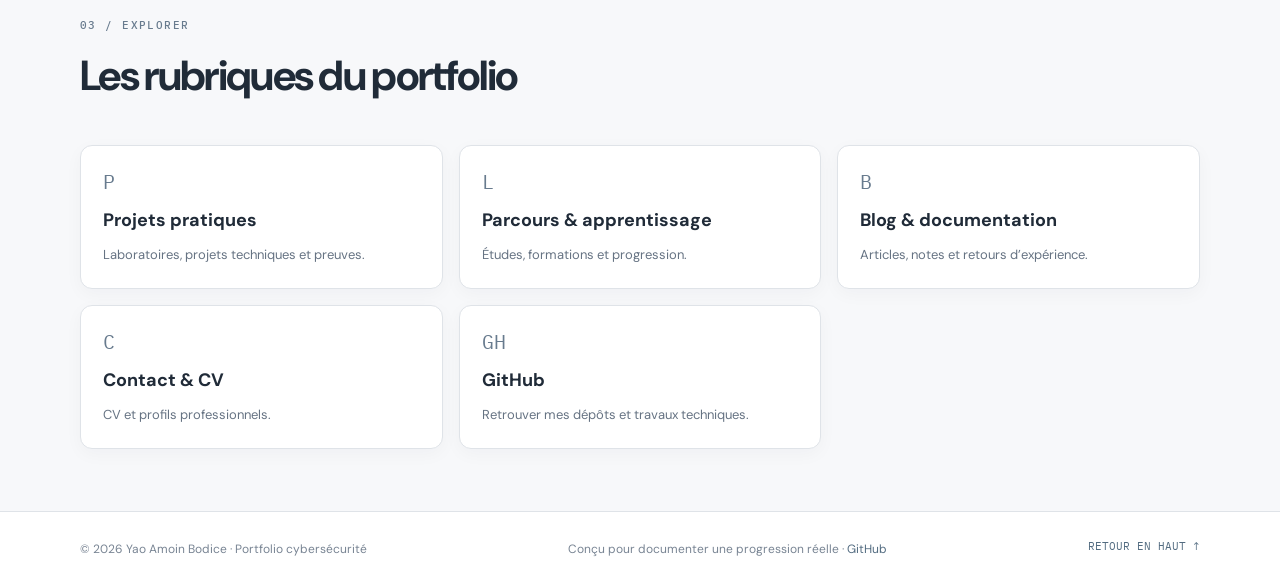
==== commit 7bb25abd: "Supprimer la carte de profil de la page d'accueil" ====
--- a/index.html
+++ b/index.html
@@ -1 +1 @@
-<!doctype html><html lang="fr"><head><meta charset="utf-8"><meta name="viewport" content="width=device-width,initial-scale=1"><meta name="description" content="Portfolio professionnel de Yao Amoin Bodice, étudiante en Master 2 Cybersécurité & IoT. Projets, apprentissages et documentation technique."><meta name="theme-color" content="#080e18"><title>Yao Amoin Bodice | Portfolio cybersécurité</title><link rel="stylesheet" href="assets/css/style.css?v=professional2"></head><body id="top"><div class="topline"></div><header><div class="container nav"><a class="brand" href="index.html"><span class="brand-mark">AB</span><span>AMOIN BODICE<small>CYBERSECURITY PORTFOLIO</small></span></a><button class="menu-toggle" aria-expanded="false" aria-label="Ouvrir le menu">Menu</button><nav class="navlinks" aria-label="Navigation principale"><a href="index.html">Accueil</a><a href="projects.html">Projets</a><a href="learning.html">Parcours</a><a href="blog.html">Blog</a><a href="contact.html">Contact & CV</a></nav></div></header><main><div class="container hero"><div><div class="eyebrow">CYBERSÉCURITÉ · RÉSEAUX · SYSTÈMES</div><h1>Construire. Comprendre.<br><span>Sécuriser.</span></h1><p class="lead">Je suis Yao Amoin Bodice, étudiante en Master 2 Cybersécurité & Internet des objets à l’Université Virtuelle de Côte d’Ivoire. Je développe mes compétences à travers des travaux pratiques, des laboratoires et une documentation rigoureuse.</p><div class="actions"><a class="btn" href="projects.html">Explorer mes projets ↗</a></div></div><aside class="profile-card"><div class="monogram">AB</div><h3>Yao Amoin Bodice</h3><p class="muted">Étudiante en Master 2 · Cybersécurité & IoT</p><div class="tagrow"><span class="tag">Réseaux</span><span class="tag">Systèmes</span><span class="tag">Sécurité</span></div><p class="meta" style="margin-top:22px">CÔTE D’IVOIRE · DISPONIBLE POUR ÉCHANGES PROFESSIONNELS</p></aside></div><section class="section"><div class="container"><div class="section-head"><div><div class="eyebrow">01 / PROFIL</div><h2>Une progression fondée sur la pratique</h2></div><p>Mon objectif est de transformer les acquis académiques en compétences techniques démontrables, avec des résultats documentés et vérifiables.</p></div><div class="grid"><article class="card"><div class="card-icon">01</div><h3>Comprendre les infrastructures</h3><p>Étudier les réseaux, les systèmes et les services qui composent un environnement numérique.</p></article><article class="card"><div class="card-icon">02</div><h3>Pratiquer en laboratoire</h3><p>Construire des environnements contrôlés pour apprendre, tester et analyser.</p></article><article class="card"><div class="card-icon">03</div><h3>Documenter avec rigueur</h3><p>Présenter les méthodes, preuves, résultats et limites sans exagérer les réalisations.</p></article></div></div></section><section class="section"><div class="container"><div class="section-head"><div><div class="eyebrow">02 / PROJET À LA UNE</div><h2>ORYVAN NEX</h2></div><span class="status">En cours</span></div><div class="panel split"><div><h3>Un laboratoire personnel de cybersécurité</h3><p class="muted">Réseaux, Windows, Linux, sécurité et premières pratiques SOC dans un environnement virtualisé.</p><a class="btn" href="oryvan-nex.html">Voir la fiche détaillée →</a></div><div><p class="meta">ÉTAT DE PUBLICATION</p><p>Préparation et déploiement initial. Les configurations et tests seront ajoutés après réalisation et validation.</p><div class="tagrow"><span class="tag">VirtualBox</span><span class="tag">pfSense</span><span class="tag">Windows Server</span><span class="tag">Linux</span></div></div></div></div></section><section class="section"><div class="container"><div class="section-head"><div><div class="eyebrow">03 / EXPLORER</div><h2>Les rubriques du portfolio</h2></div></div><div class="grid"><a class="card" href="projects.html"><div class="card-icon">P</div><h3>Projets pratiques</h3><p>Laboratoires, projets techniques et preuves.</p></a><a class="card" href="learning.html"><div class="card-icon">L</div><h3>Parcours & apprentissage</h3><p>Études, formations et progression.</p></a><a class="card" href="blog.html"><div class="card-icon">B</div><h3>Blog & documentation</h3><p>Articles, notes et retours d’expérience.</p></a><a class="card" href="contact.html"><div class="card-icon">C</div><h3>Contact & CV</h3><p>CV et profils professionnels.</p></a><a class="card" href="https://github.com/amoin5y" target="_blank" rel="noopener noreferrer"><div class="card-icon">GH</div><h3>GitHub</h3><p>Retrouver mes dépôts et travaux techniques.</p></a></div></div></section></main><footer class="footer"><div class="container footer-inner"><span>© <span data-year>2026</span> Yao Amoin Bodice · Portfolio cybersécurité</span><span>Conçu pour documenter une progression réelle · <a href="https://github.com/amoin5y">GitHub</a></span><a class="backtop" href="#top">RETOUR EN HAUT ↑</a></div></footer><script src="assets/js/main.js"></script></body></html>+<!doctype html><html lang="fr"><head><meta charset="utf-8"><meta name="viewport" content="width=device-width,initial-scale=1"><meta name="description" content="Portfolio professionnel de Yao Amoin Bodice, étudiante en Master 2 Cybersécurité & IoT. Projets, apprentissages et documentation technique."><meta name="theme-color" content="#080e18"><title>Yao Amoin Bodice | Portfolio cybersécurité</title><link rel="stylesheet" href="assets/css/style.css?v=professional2"></head><body id="top"><div class="topline"></div><header><div class="container nav"><a class="brand" href="index.html"><span class="brand-mark">AB</span><span>AMOIN BODICE<small>CYBERSECURITY PORTFOLIO</small></span></a><button class="menu-toggle" aria-expanded="false" aria-label="Ouvrir le menu">Menu</button><nav class="navlinks" aria-label="Navigation principale"><a href="index.html">Accueil</a><a href="projects.html">Projets</a><a href="learning.html">Parcours</a><a href="blog.html">Blog</a><a href="contact.html">Contact & CV</a></nav></div></header><main><div class="container hero"><div><div class="eyebrow">CYBERSÉCURITÉ · RÉSEAUX · SYSTÈMES</div><h1>Construire. Comprendre.<br><span>Sécuriser.</span></h1><p class="lead">Je suis Yao Amoin Bodice, étudiante en Master 2 Cybersécurité & Internet des objets à l’Université Virtuelle de Côte d’Ivoire. Je développe mes compétences à travers des travaux pratiques, des laboratoires et une documentation rigoureuse.</p><div class="actions"><a class="btn" href="projects.html">Explorer mes projets ↗</a></div></div></div><section class="section"><div class="container"><div class="section-head"><div><div class="eyebrow">01 / PROFIL</div><h2>Une progression fondée sur la pratique</h2></div><p>Mon objectif est de transformer les acquis académiques en compétences techniques démontrables, avec des résultats documentés et vérifiables.</p></div><div class="grid"><article class="card"><div class="card-icon">01</div><h3>Comprendre les infrastructures</h3><p>Étudier les réseaux, les systèmes et les services qui composent un environnement numérique.</p></article><article class="card"><div class="card-icon">02</div><h3>Pratiquer en laboratoire</h3><p>Construire des environnements contrôlés pour apprendre, tester et analyser.</p></article><article class="card"><div class="card-icon">03</div><h3>Documenter avec rigueur</h3><p>Présenter les méthodes, preuves, résultats et limites sans exagérer les réalisations.</p></article></div></div></section><section class="section"><div class="container"><div class="section-head"><div><div class="eyebrow">02 / PROJET À LA UNE</div><h2>ORYVAN NEX</h2></div><span class="status">En cours</span></div><div class="panel split"><div><h3>Un laboratoire personnel de cybersécurité</h3><p class="muted">Réseaux, Windows, Linux, sécurité et premières pratiques SOC dans un environnement virtualisé.</p><a class="btn" href="oryvan-nex.html">Voir la fiche détaillée →</a></div><div><p class="meta">ÉTAT DE PUBLICATION</p><p>Préparation et déploiement initial. Les configurations et tests seront ajoutés après réalisation et validation.</p><div class="tagrow"><span class="tag">VirtualBox</span><span class="tag">pfSense</span><span class="tag">Windows Server</span><span class="tag">Linux</span></div></div></div></div></section><section class="section"><div class="container"><div class="section-head"><div><div class="eyebrow">03 / EXPLORER</div><h2>Les rubriques du portfolio</h2></div></div><div class="grid"><a class="card" href="projects.html"><div class="card-icon">P</div><h3>Projets pratiques</h3><p>Laboratoires, projets techniques et preuves.</p></a><a class="card" href="learning.html"><div class="card-icon">L</div><h3>Parcours & apprentissage</h3><p>Études, formations et progression.</p></a><a class="card" href="blog.html"><div class="card-icon">B</div><h3>Blog & documentation</h3><p>Articles, notes et retours d’expérience.</p></a><a class="card" href="contact.html"><div class="card-icon">C</div><h3>Contact & CV</h3><p>CV et profils professionnels.</p></a><a class="card" href="https://github.com/amoin5y" target="_blank" rel="noopener noreferrer"><div class="card-icon">GH</div><h3>GitHub</h3><p>Retrouver mes dépôts et travaux techniques.</p></a></div></div></section></main><footer class="footer"><div class="container footer-inner"><span>© <span data-year>2026</span> Yao Amoin Bodice · Portfolio cybersécurité</span><span>Conçu pour documenter une progression réelle · <a href="https://github.com/amoin5y">GitHub</a></span><a class="backtop" href="#top">RETOUR EN HAUT ↑</a></div></footer><script src="assets/js/main.js"></script></body></html>
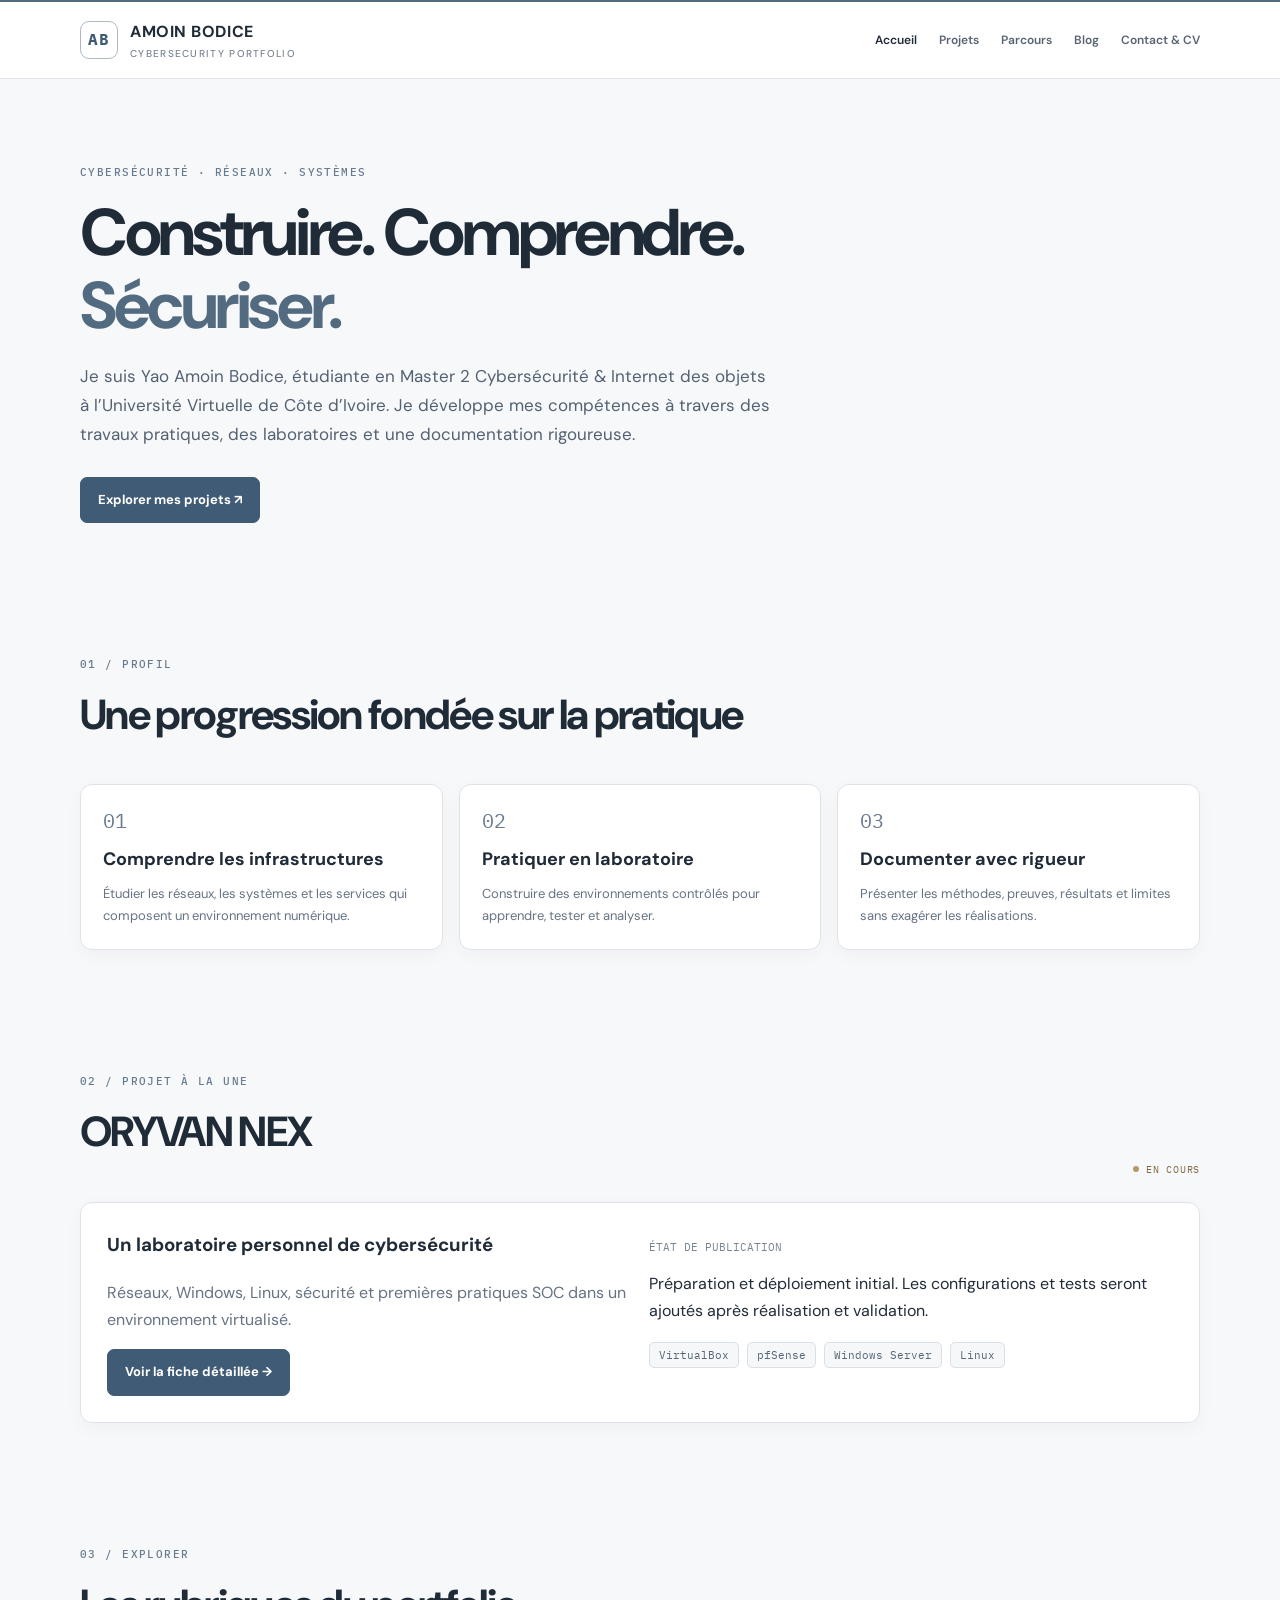
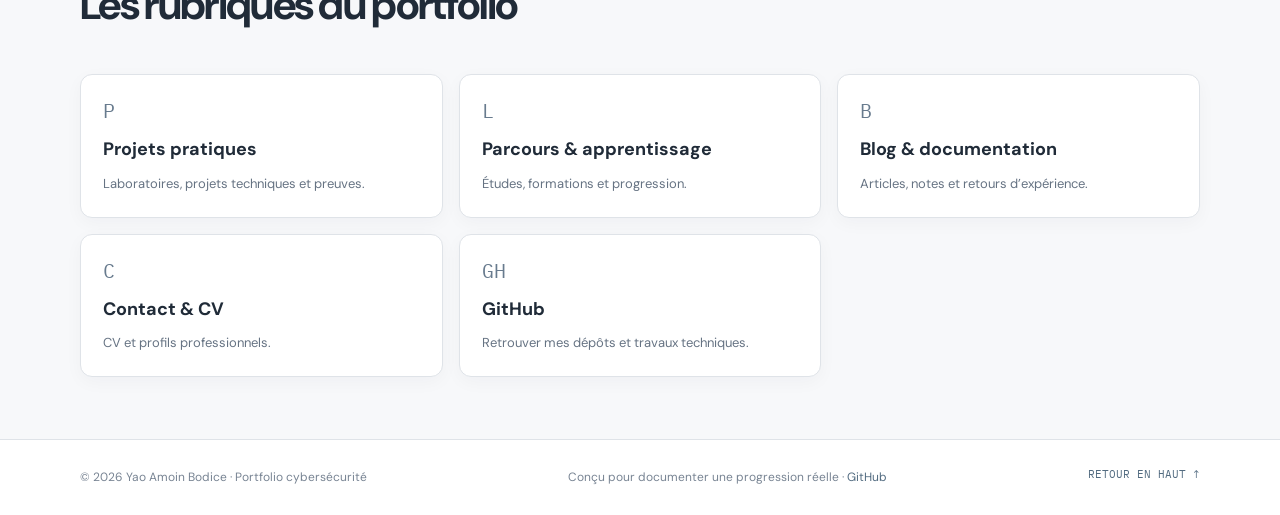
==== commit 1ff093ef: "Supprimer le texte à droite de la section progression" ====
--- a/index.html
+++ b/index.html
@@ -1 +1 @@
-<!doctype html><html lang="fr"><head><meta charset="utf-8"><meta name="viewport" content="width=device-width,initial-scale=1"><meta name="description" content="Portfolio professionnel de Yao Amoin Bodice, étudiante en Master 2 Cybersécurité & IoT. Projets, apprentissages et documentation technique."><meta name="theme-color" content="#080e18"><title>Yao Amoin Bodice | Portfolio cybersécurité</title><link rel="stylesheet" href="assets/css/style.css?v=professional2"></head><body id="top"><div class="topline"></div><header><div class="container nav"><a class="brand" href="index.html"><span class="brand-mark">AB</span><span>AMOIN BODICE<small>CYBERSECURITY PORTFOLIO</small></span></a><button class="menu-toggle" aria-expanded="false" aria-label="Ouvrir le menu">Menu</button><nav class="navlinks" aria-label="Navigation principale"><a href="index.html">Accueil</a><a href="projects.html">Projets</a><a href="learning.html">Parcours</a><a href="blog.html">Blog</a><a href="contact.html">Contact & CV</a></nav></div></header><main><div class="container hero"><div><div class="eyebrow">CYBERSÉCURITÉ · RÉSEAUX · SYSTÈMES</div><h1>Construire. Comprendre.<br><span>Sécuriser.</span></h1><p class="lead">Je suis Yao Amoin Bodice, étudiante en Master 2 Cybersécurité & Internet des objets à l’Université Virtuelle de Côte d’Ivoire. Je développe mes compétences à travers des travaux pratiques, des laboratoires et une documentation rigoureuse.</p><div class="actions"><a class="btn" href="projects.html">Explorer mes projets ↗</a></div></div></div><section class="section"><div class="container"><div class="section-head"><div><div class="eyebrow">01 / PROFIL</div><h2>Une progression fondée sur la pratique</h2></div><p>Mon objectif est de transformer les acquis académiques en compétences techniques démontrables, avec des résultats documentés et vérifiables.</p></div><div class="grid"><article class="card"><div class="card-icon">01</div><h3>Comprendre les infrastructures</h3><p>Étudier les réseaux, les systèmes et les services qui composent un environnement numérique.</p></article><article class="card"><div class="card-icon">02</div><h3>Pratiquer en laboratoire</h3><p>Construire des environnements contrôlés pour apprendre, tester et analyser.</p></article><article class="card"><div class="card-icon">03</div><h3>Documenter avec rigueur</h3><p>Présenter les méthodes, preuves, résultats et limites sans exagérer les réalisations.</p></article></div></div></section><section class="section"><div class="container"><div class="section-head"><div><div class="eyebrow">02 / PROJET À LA UNE</div><h2>ORYVAN NEX</h2></div><span class="status">En cours</span></div><div class="panel split"><div><h3>Un laboratoire personnel de cybersécurité</h3><p class="muted">Réseaux, Windows, Linux, sécurité et premières pratiques SOC dans un environnement virtualisé.</p><a class="btn" href="oryvan-nex.html">Voir la fiche détaillée →</a></div><div><p class="meta">ÉTAT DE PUBLICATION</p><p>Préparation et déploiement initial. Les configurations et tests seront ajoutés après réalisation et validation.</p><div class="tagrow"><span class="tag">VirtualBox</span><span class="tag">pfSense</span><span class="tag">Windows Server</span><span class="tag">Linux</span></div></div></div></div></section><section class="section"><div class="container"><div class="section-head"><div><div class="eyebrow">03 / EXPLORER</div><h2>Les rubriques du portfolio</h2></div></div><div class="grid"><a class="card" href="projects.html"><div class="card-icon">P</div><h3>Projets pratiques</h3><p>Laboratoires, projets techniques et preuves.</p></a><a class="card" href="learning.html"><div class="card-icon">L</div><h3>Parcours & apprentissage</h3><p>Études, formations et progression.</p></a><a class="card" href="blog.html"><div class="card-icon">B</div><h3>Blog & documentation</h3><p>Articles, notes et retours d’expérience.</p></a><a class="card" href="contact.html"><div class="card-icon">C</div><h3>Contact & CV</h3><p>CV et profils professionnels.</p></a><a class="card" href="https://github.com/amoin5y" target="_blank" rel="noopener noreferrer"><div class="card-icon">GH</div><h3>GitHub</h3><p>Retrouver mes dépôts et travaux techniques.</p></a></div></div></section></main><footer class="footer"><div class="container footer-inner"><span>© <span data-year>2026</span> Yao Amoin Bodice · Portfolio cybersécurité</span><span>Conçu pour documenter une progression réelle · <a href="https://github.com/amoin5y">GitHub</a></span><a class="backtop" href="#top">RETOUR EN HAUT ↑</a></div></footer><script src="assets/js/main.js"></script></body></html>+<!doctype html><html lang="fr"><head><meta charset="utf-8"><meta name="viewport" content="width=device-width,initial-scale=1"><meta name="description" content="Portfolio professionnel de Yao Amoin Bodice, étudiante en Master 2 Cybersécurité & IoT. Projets, apprentissages et documentation technique."><meta name="theme-color" content="#080e18"><title>Yao Amoin Bodice | Portfolio cybersécurité</title><link rel="stylesheet" href="assets/css/style.css?v=professional2"></head><body id="top"><div class="topline"></div><header><div class="container nav"><a class="brand" href="index.html"><span class="brand-mark">AB</span><span>AMOIN BODICE<small>CYBERSECURITY PORTFOLIO</small></span></a><button class="menu-toggle" aria-expanded="false" aria-label="Ouvrir le menu">Menu</button><nav class="navlinks" aria-label="Navigation principale"><a href="index.html">Accueil</a><a href="projects.html">Projets</a><a href="learning.html">Parcours</a><a href="blog.html">Blog</a><a href="contact.html">Contact & CV</a></nav></div></header><main><div class="container hero"><div><div class="eyebrow">CYBERSÉCURITÉ · RÉSEAUX · SYSTÈMES</div><h1>Construire. Comprendre.<br><span>Sécuriser.</span></h1><p class="lead">Je suis Yao Amoin Bodice, étudiante en Master 2 Cybersécurité & Internet des objets à l’Université Virtuelle de Côte d’Ivoire. Je développe mes compétences à travers des travaux pratiques, des laboratoires et une documentation rigoureuse.</p><div class="actions"><a class="btn" href="projects.html">Explorer mes projets ↗</a></div></div></div><section class="section"><div class="container"><div class="section-head"><div><div class="eyebrow">01 / PROFIL</div><h2>Une progression fondée sur la pratique</h2></div></div><div class="grid"><article class="card"><div class="card-icon">01</div><h3>Comprendre les infrastructures</h3><p>Étudier les réseaux, les systèmes et les services qui composent un environnement numérique.</p></article><article class="card"><div class="card-icon">02</div><h3>Pratiquer en laboratoire</h3><p>Construire des environnements contrôlés pour apprendre, tester et analyser.</p></article><article class="card"><div class="card-icon">03</div><h3>Documenter avec rigueur</h3><p>Présenter les méthodes, preuves, résultats et limites sans exagérer les réalisations.</p></article></div></div></section><section class="section"><div class="container"><div class="section-head"><div><div class="eyebrow">02 / PROJET À LA UNE</div><h2>ORYVAN NEX</h2></div><span class="status">En cours</span></div><div class="panel split"><div><h3>Un laboratoire personnel de cybersécurité</h3><p class="muted">Réseaux, Windows, Linux, sécurité et premières pratiques SOC dans un environnement virtualisé.</p><a class="btn" href="oryvan-nex.html">Voir la fiche détaillée →</a></div><div><p class="meta">ÉTAT DE PUBLICATION</p><p>Préparation et déploiement initial. Les configurations et tests seront ajoutés après réalisation et validation.</p><div class="tagrow"><span class="tag">VirtualBox</span><span class="tag">pfSense</span><span class="tag">Windows Server</span><span class="tag">Linux</span></div></div></div></div></section><section class="section"><div class="container"><div class="section-head"><div><div class="eyebrow">03 / EXPLORER</div><h2>Les rubriques du portfolio</h2></div></div><div class="grid"><a class="card" href="projects.html"><div class="card-icon">P</div><h3>Projets pratiques</h3><p>Laboratoires, projets techniques et preuves.</p></a><a class="card" href="learning.html"><div class="card-icon">L</div><h3>Parcours & apprentissage</h3><p>Études, formations et progression.</p></a><a class="card" href="blog.html"><div class="card-icon">B</div><h3>Blog & documentation</h3><p>Articles, notes et retours d’expérience.</p></a><a class="card" href="contact.html"><div class="card-icon">C</div><h3>Contact & CV</h3><p>CV et profils professionnels.</p></a><a class="card" href="https://github.com/amoin5y" target="_blank" rel="noopener noreferrer"><div class="card-icon">GH</div><h3>GitHub</h3><p>Retrouver mes dépôts et travaux techniques.</p></a></div></div></section></main><footer class="footer"><div class="container footer-inner"><span>© <span data-year>2026</span> Yao Amoin Bodice · Portfolio cybersécurité</span><span>Conçu pour documenter une progression réelle · <a href="https://github.com/amoin5y">GitHub</a></span><a class="backtop" href="#top">RETOUR EN HAUT ↑</a></div></footer><script src="assets/js/main.js"></script></body></html>
--- a/assets/css/style.css
+++ b/assets/css/style.css
@@ -1,7 +1,7 @@
 /* Professional light portfolio theme */
 @import url('https://fonts.googleapis.com/css2?family=DM+Sans:wght@400;500;600;700&family=IBM+Plex+Mono:wght@400;500&display=swap');
 :root{--bg:#f7f8fa;--surface:#fff;--surface2:#f0f2f5;--line:#dfe3e8;--text:#202b38;--muted:#667383;--cyan:#526b80;--blue:#405b75;--green:#47745f;--max:1120px}
-*{box-sizing:border-box}html{scroll-behavior:smooth}body{margin:0;background:#f7f8fa;color:#202b38;font-family:'DM Sans',Arial,sans-serif;line-height:1.7}a{color:inherit;text-decoration:none}a:hover{color:#405b75}.container{width:min(var(--max),calc(100% - 40px));margin:auto}.topline{height:2px;background:#526b80}header{position:sticky;top:0;z-index:20;background:rgba(255,255,255,.98);border-bottom:1px solid #dfe3e8;backdrop-filter:blur(12px)}.nav{min-height:76px;display:flex;align-items:center;justify-content:space-between;gap:24px}.brand{display:flex;align-items:center;gap:12px;font-weight:700;letter-spacing:.035em}.brand-mark{width:38px;height:38px;display:grid;place-items:center;border:1px solid #aeb9c5;border-radius:9px;color:#405b75;font-family:'IBM Plex Mono',monospace}.brand small{display:block;color:#788493;font-size:10px;font-weight:500;letter-spacing:.13em}.navlinks{display:flex;gap:22px;align-items:center}.navlinks a{font-size:12px;color:#566373;font-weight:600}.navlinks a:hover,.navlinks a.active{color:#202b38}.menu-toggle{display:none;background:#fff;border:1px solid #dfe3e8;color:#202b38;padding:8px 12px;border-radius:7px}.hero{padding:86px 0 72px;display:grid;grid-template-columns:1.35fr .65fr;gap:50px;align-items:center}.eyebrow,.kicker{font:500 11px 'IBM Plex Mono',monospace;letter-spacing:.13em;text-transform:uppercase;color:#687b8e}h1{font-size:clamp(40px,6vw,66px);line-height:1.1;letter-spacing:-.05em;margin:18px 0 20px}h1 span,.gradient{color:#526b80}.lead{font-size:17px;color:#536171;max-width:690px}.actions{display:flex;flex-wrap:wrap;gap:12px;margin-top:28px}.btn{display:inline-flex;align-items:center;justify-content:center;padding:11px 17px;border-radius:7px;font-size:13px;font-weight:700;border:1px solid #405b75;background:#405b75;color:#fff;transition:.18s}.btn:hover{transform:translateY(-1px);background:#31495f;color:#fff}.btn.secondary{background:#fff;border-color:#cbd2da;color:#354455}.btn.secondary:hover{background:#f0f2f5;color:#202b38}.profile-card,.panel,.card{background:#fff;border:1px solid #dfe3e8;border-radius:12px;box-shadow:0 5px 18px rgba(25,38,52,.035)}.profile-card{padding:25px;position:relative;overflow:hidden}.profile-card:after{content:'';position:absolute;width:170px;height:170px;border:1px solid #e1e5e9;border-radius:50%;right:-100px;top:-100px}.monogram{width:72px;height:72px;border-radius:14px;display:grid;place-items:center;background:#f0f2f5;border:1px solid #d9dfe5;color:#405b75;font-size:25px;font-weight:700}.profile-card h3{margin:18px 0 2px}.muted{color:#667383}.tagrow{display:flex;flex-wrap:wrap;gap:8px;margin-top:18px}.tag{font:11px 'IBM Plex Mono',monospace;color:#536779;border:1px solid #d9e0e6;background:#f6f7f9;padding:5px 9px;border-radius:5px}.section{padding:62px 0}.section-head{display:flex;justify-content:space-between;align-items:end;gap:20px;margin-bottom:26px}.section-head h2,.pagehead h1{font-size:clamp(29px,4vw,42px);letter-spacing:-.04em;margin:8px 0}.section-head p{color:#667383;max-width:520px;margin:0}.grid{display:grid;grid-template-columns:repeat(3,1fr);gap:16px}.card{padding:22px;transition:.18s}.card:hover{border-color:#b7c2cd;transform:translateY(-2px)}.card h3{margin:10px 0 8px;font-size:18px}.card p{font-size:13px;color:#667383;margin:0}.card-icon{font:20px 'IBM Plex Mono',monospace;color:#687b8e}.status{display:inline-flex;align-items:center;gap:7px;font:10px 'IBM Plex Mono',monospace;color:#806b43;text-transform:uppercase;letter-spacing:.07em}.status:before{content:'';width:6px;height:6px;background:#b69a66;border-radius:50%}.status.done{color:#47745f}.status.done:before{background:#47745f}.split{display:grid;grid-template-columns:1fr 1fr;gap:18px}.panel{padding:26px}.panel h3{margin-top:0}.list{padding:0;list-style:none;margin:15px 0}.list li{padding:10px 0;border-bottom:1px solid #e8ebef;color:#566373;font-size:13px}.list li:last-child{border:0}.pagehead{padding:62px 0 34px;border-bottom:1px solid #dfe3e8;background:#fff}.pagehead h1{font-size:clamp(36px,5vw,52px)}.pagehead p{color:#667383;max-width:720px}.content{padding:40px 0 76px}.content h2{font-size:23px;margin:35px 0 10px}.content h3{font-size:17px}.content p,.content li{color:#566373}.notice{padding:16px 18px;border-left:3px solid #8293a3;background:#f0f2f5;border-radius:0 8px 8px 0;color:#485767;font-size:13px;margin:20px 0}.placeholder{color:#806b43;font:11px 'IBM Plex Mono',monospace}.timeline{border-left:1px solid #d2d9e0;margin:20px 0 20px 7px;padding-left:24px}.timeline-item{position:relative;padding:0 0 25px}.timeline-item:before{content:'';position:absolute;left:-29px;top:9px;width:9px;height:9px;background:#718497;border-radius:50%;box-shadow:0 0 0 4px #f0f2f5}.timeline-item h3{margin:0}.timeline-item small{font:11px 'IBM Plex Mono',monospace;color:#687b8e}.meta{font:11px 'IBM Plex Mono',monospace;color:#788493}.article-card{display:block}.article-card .meta{margin:12px 0}.footer{border-top:1px solid #dfe3e8;padding:27px 0;color:#788493;font-size:12px;background:#fff}.footer-inner{display:flex;justify-content:space-between;gap:20px;flex-wrap:wrap}.footer a,.backtop{color:#526b80}.backtop{font:11px 'IBM Plex Mono',monospace}code{font-family:'IBM Plex Mono',monospace;color:#465d73;background:#f0f2f5;padding:2px 5px;border-radius:4px}
+*{box-sizing:border-box}html{scroll-behavior:smooth}body{margin:0;background:#f7f8fa;color:#202b38;font-family:'DM Sans',Arial,sans-serif;line-height:1.7}a{color:inherit;text-decoration:none}a:hover{color:#405b75}.container{width:min(var(--max),calc(100% - 40px));margin:auto}.topline{height:2px;background:#526b80}header{position:sticky;top:0;z-index:20;background:rgba(255,255,255,.98);border-bottom:1px solid #dfe3e8;backdrop-filter:blur(12px)}.nav{min-height:76px;display:flex;align-items:center;justify-content:space-between;gap:24px}.brand{display:flex;align-items:center;gap:12px;font-weight:700;letter-spacing:.035em}.brand-mark{width:38px;height:38px;display:grid;place-items:center;border:1px solid #aeb9c5;border-radius:9px;color:#405b75;font-family:'IBM Plex Mono',monospace}.brand small{display:block;color:#788493;font-size:10px;font-weight:500;letter-spacing:.13em}.navlinks{display:flex;gap:22px;align-items:center}.navlinks a{font-size:12px;color:#566373;font-weight:600}.navlinks a:hover,.navlinks a.active{color:#202b38}.menu-toggle{display:none;background:#fff;border:1px solid #dfe3e8;color:#202b38;padding:8px 12px;border-radius:7px}.hero{padding:86px 0 72px;display:grid;grid-template-columns:1fr;gap:50px;align-items:center}.eyebrow,.kicker{font:500 11px 'IBM Plex Mono',monospace;letter-spacing:.13em;text-transform:uppercase;color:#687b8e}h1{font-size:clamp(40px,6vw,66px);line-height:1.1;letter-spacing:-.05em;margin:18px 0 20px}h1 span,.gradient{color:#526b80}.lead{font-size:17px;color:#536171;max-width:690px}.actions{display:flex;flex-wrap:wrap;gap:12px;margin-top:28px}.btn{display:inline-flex;align-items:center;justify-content:center;padding:11px 17px;border-radius:7px;font-size:13px;font-weight:700;border:1px solid #405b75;background:#405b75;color:#fff;transition:.18s}.btn:hover{transform:translateY(-1px);background:#31495f;color:#fff}.btn.secondary{background:#fff;border-color:#cbd2da;color:#354455}.btn.secondary:hover{background:#f0f2f5;color:#202b38}.profile-card,.panel,.card{background:#fff;border:1px solid #dfe3e8;border-radius:12px;box-shadow:0 5px 18px rgba(25,38,52,.035)}.profile-card{padding:25px;position:relative;overflow:hidden}.profile-card:after{content:'';position:absolute;width:170px;height:170px;border:1px solid #e1e5e9;border-radius:50%;right:-100px;top:-100px}.monogram{width:72px;height:72px;border-radius:14px;display:grid;place-items:center;background:#f0f2f5;border:1px solid #d9dfe5;color:#405b75;font-size:25px;font-weight:700}.profile-card h3{margin:18px 0 2px}.muted{color:#667383}.tagrow{display:flex;flex-wrap:wrap;gap:8px;margin-top:18px}.tag{font:11px 'IBM Plex Mono',monospace;color:#536779;border:1px solid #d9e0e6;background:#f6f7f9;padding:5px 9px;border-radius:5px}.section{padding:62px 0}.section-head{display:flex;justify-content:space-between;align-items:end;gap:20px;margin-bottom:26px}.section-head h2,.pagehead h1{font-size:clamp(29px,4vw,42px);letter-spacing:-.04em;margin:8px 0}.section-head p{color:#667383;max-width:520px;margin:0}.grid{display:grid;grid-template-columns:repeat(3,1fr);gap:16px}.card{padding:22px;transition:.18s}.card:hover{border-color:#b7c2cd;transform:translateY(-2px)}.card h3{margin:10px 0 8px;font-size:18px}.card p{font-size:13px;color:#667383;margin:0}.card-icon{font:20px 'IBM Plex Mono',monospace;color:#687b8e}.status{display:inline-flex;align-items:center;gap:7px;font:10px 'IBM Plex Mono',monospace;color:#806b43;text-transform:uppercase;letter-spacing:.07em}.status:before{content:'';width:6px;height:6px;background:#b69a66;border-radius:50%}.status.done{color:#47745f}.status.done:before{background:#47745f}.split{display:grid;grid-template-columns:1fr 1fr;gap:18px}.panel{padding:26px}.panel h3{margin-top:0}.list{padding:0;list-style:none;margin:15px 0}.list li{padding:10px 0;border-bottom:1px solid #e8ebef;color:#566373;font-size:13px}.list li:last-child{border:0}.pagehead{padding:62px 0 34px;border-bottom:1px solid #dfe3e8;background:#fff}.pagehead h1{font-size:clamp(36px,5vw,52px)}.pagehead p{color:#667383;max-width:720px}.content{padding:40px 0 76px}.content h2{font-size:23px;margin:35px 0 10px}.content h3{font-size:17px}.content p,.content li{color:#566373}.notice{padding:16px 18px;border-left:3px solid #8293a3;background:#f0f2f5;border-radius:0 8px 8px 0;color:#485767;font-size:13px;margin:20px 0}.placeholder{color:#806b43;font:11px 'IBM Plex Mono',monospace}.timeline{border-left:1px solid #d2d9e0;margin:20px 0 20px 7px;padding-left:24px}.timeline-item{position:relative;padding:0 0 25px}.timeline-item:before{content:'';position:absolute;left:-29px;top:9px;width:9px;height:9px;background:#718497;border-radius:50%;box-shadow:0 0 0 4px #f0f2f5}.timeline-item h3{margin:0}.timeline-item small{font:11px 'IBM Plex Mono',monospace;color:#687b8e}.meta{font:11px 'IBM Plex Mono',monospace;color:#788493}.article-card{display:block}.article-card .meta{margin:12px 0}.footer{border-top:1px solid #dfe3e8;padding:27px 0;color:#788493;font-size:12px;background:#fff}.footer-inner{display:flex;justify-content:space-between;gap:20px;flex-wrap:wrap}.footer a,.backtop{color:#526b80}.backtop{font:11px 'IBM Plex Mono',monospace}code{font-family:'IBM Plex Mono',monospace;color:#465d73;background:#f0f2f5;padding:2px 5px;border-radius:4px}
 @media(max-width:850px){.navlinks{gap:12px}.navlinks a{font-size:11px}.hero{grid-template-columns:1fr;padding:62px 0 48px}.profile-card{max-width:480px}.grid{grid-template-columns:repeat(2,1fr)}}
 @media(max-width:640px){.container{width:min(100% - 30px,var(--max))}.nav{min-height:66px}.menu-toggle{display:block}.navlinks{display:none;position:absolute;top:66px;left:0;right:0;background:#fff;border-bottom:1px solid #dfe3e8;padding:18px 22px;flex-direction:column;align-items:flex-start}.navlinks.open{display:flex}.navlinks a{font-size:13px}.hero{padding:48px 0 36px}.lead{font-size:15px}.grid,.split{grid-template-columns:1fr}.section{padding:42px 0}.section-head{display:block}.pagehead{padding:44px 0 26px}.content{padding:26px 0 56px}.footer-inner{display:block}.footer-inner span{display:block;margin:5px 0}}
 @media(prefers-reduced-motion:reduce){html{scroll-behavior:auto}*,*:before,*:after{transition:none!important;animation:none!important}}
